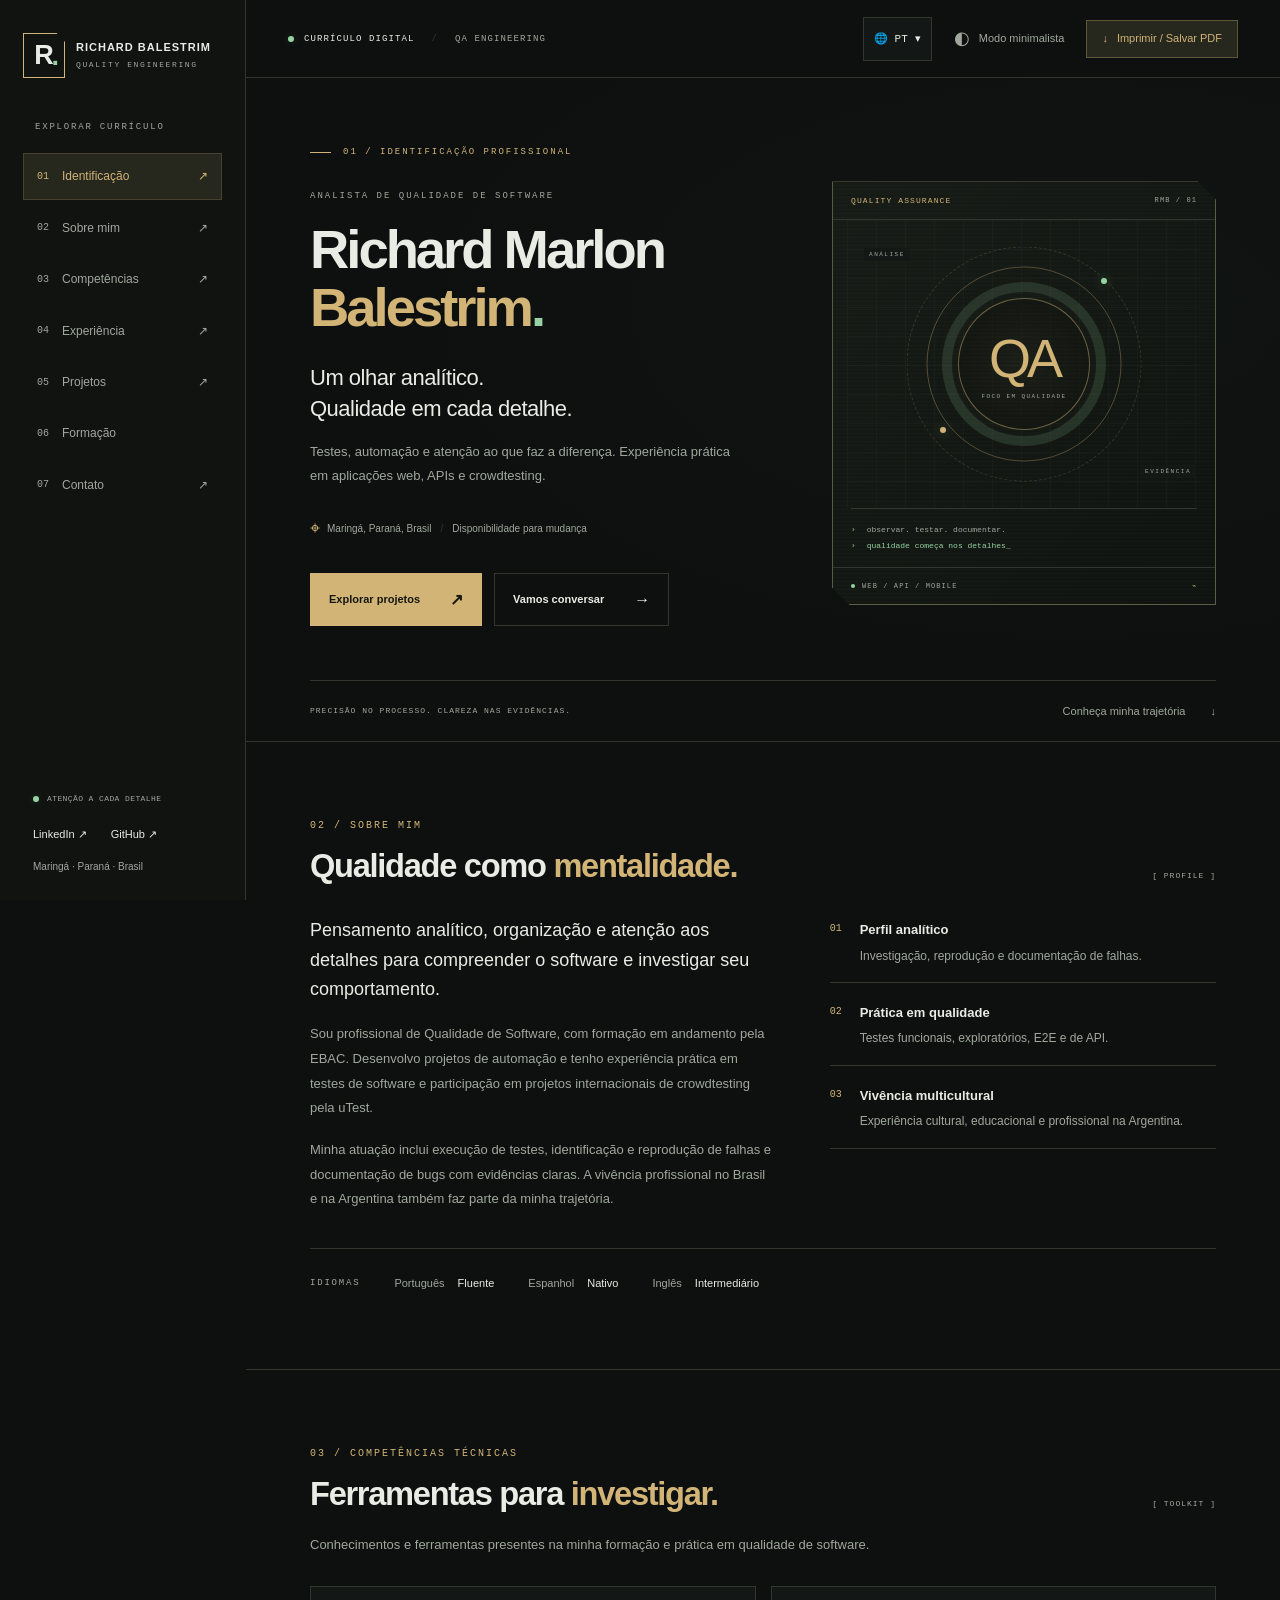
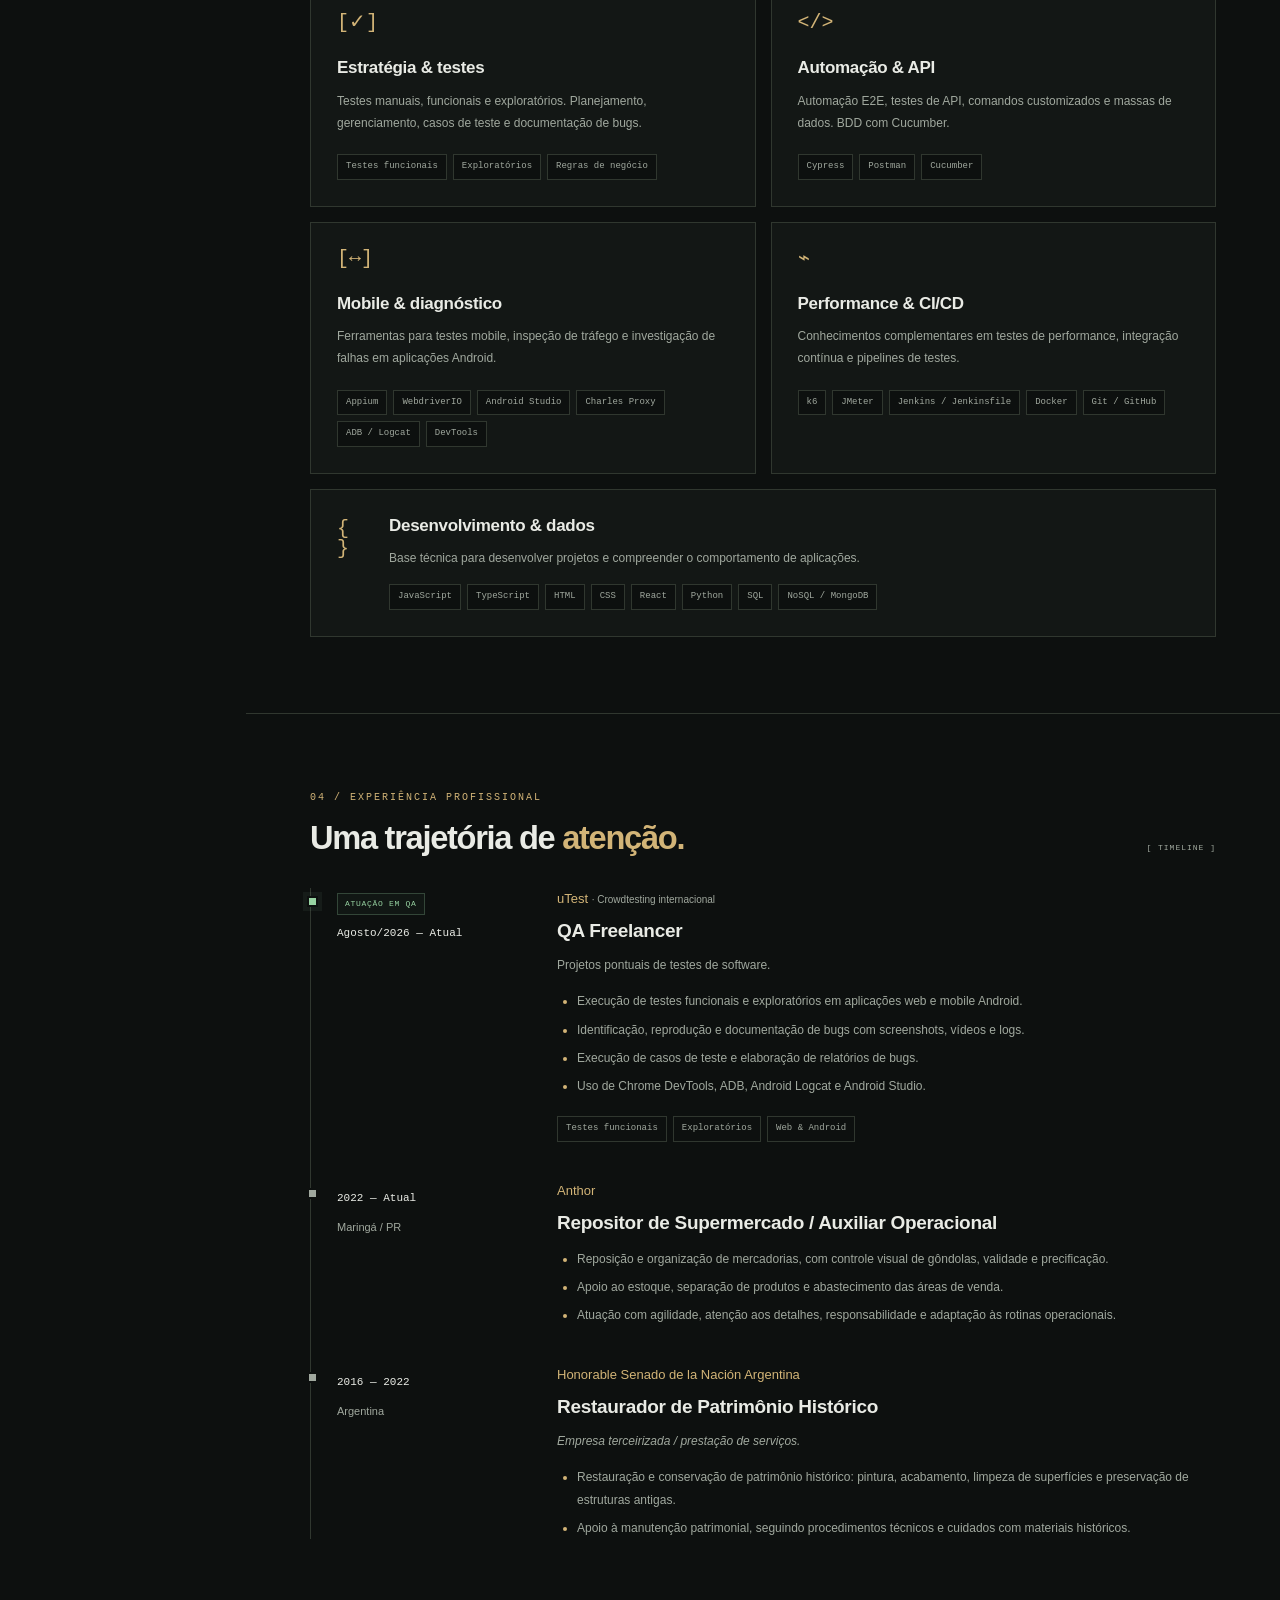
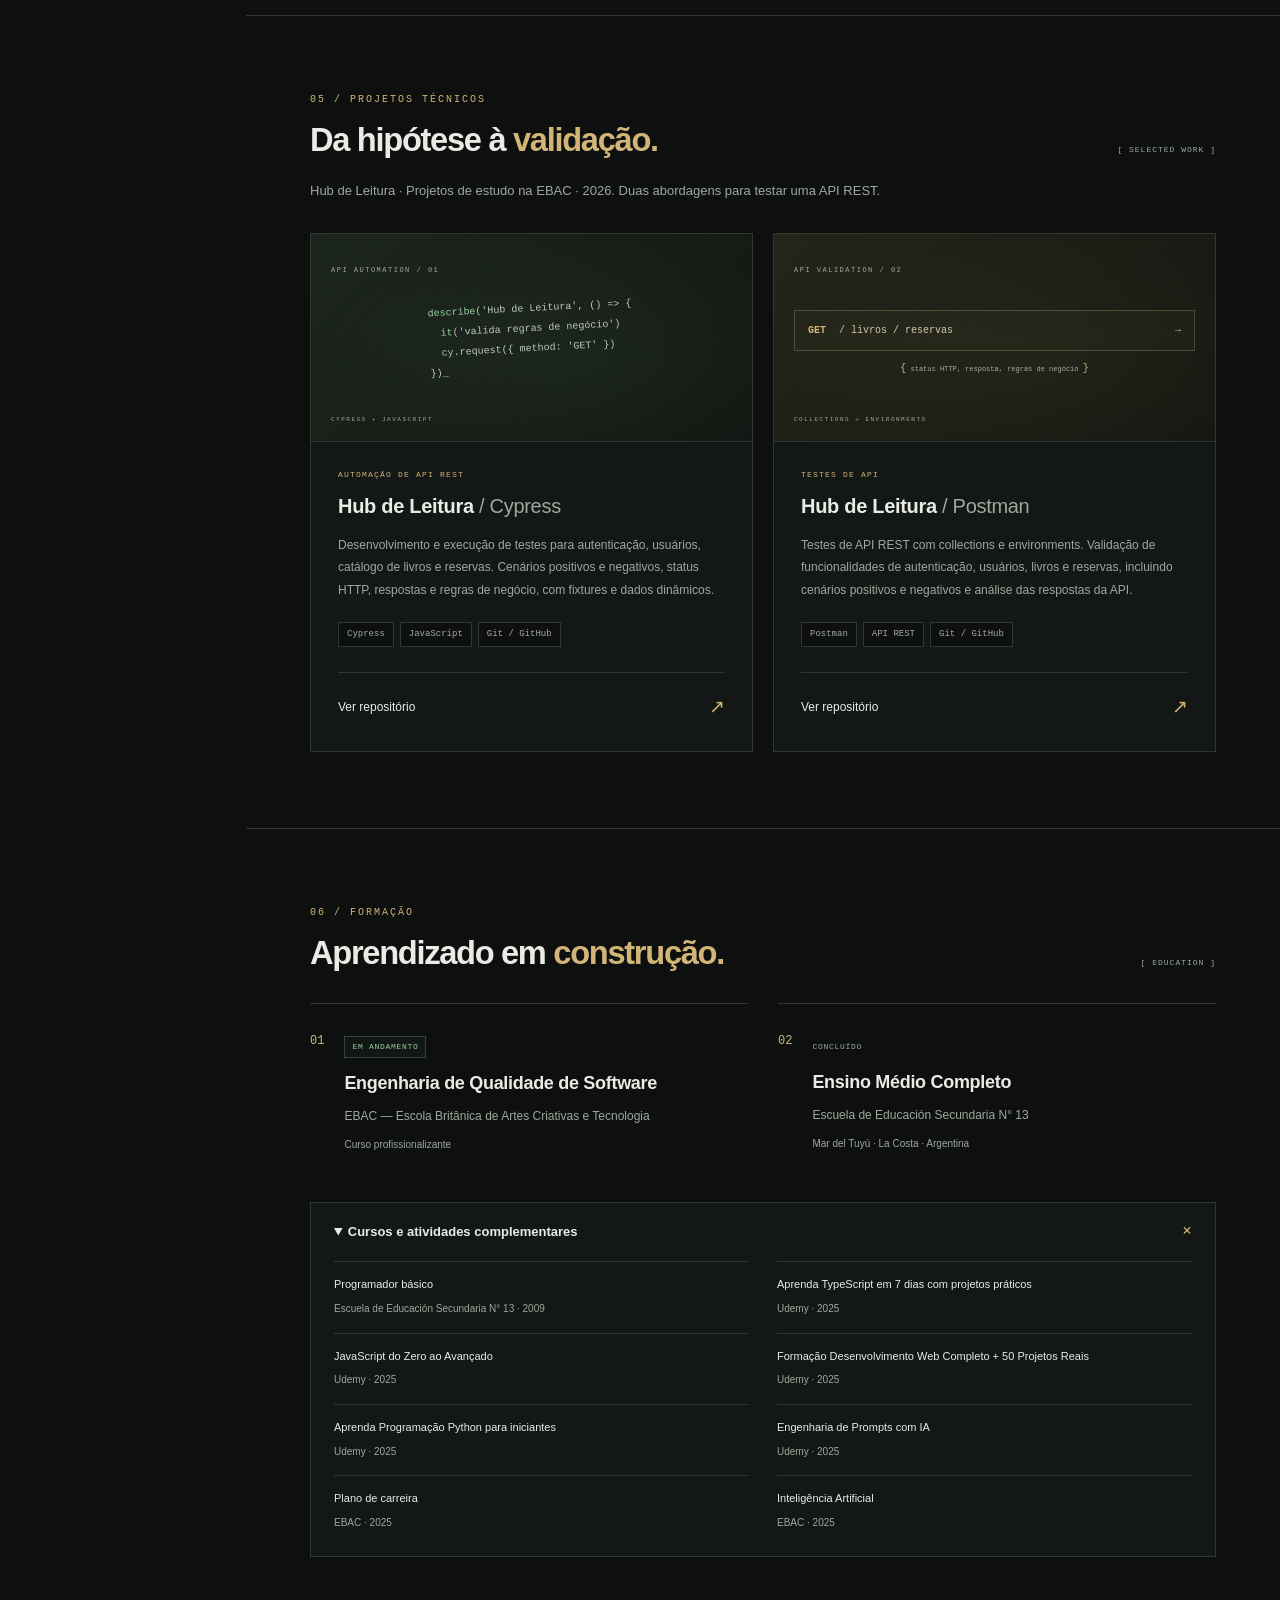
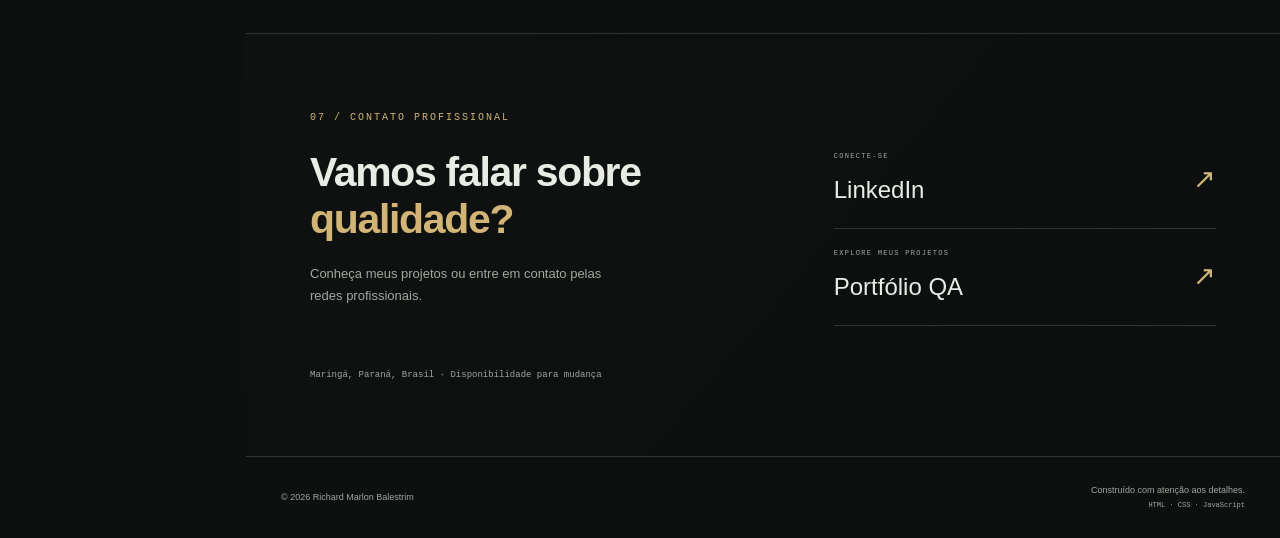
==== index.html @ a9db67b8 "feat: versão inicial do curriculo digital" ====
<!doctype html>
<html lang="pt-BR" data-theme="futurista">
<head>
  <meta charset="utf-8">
  <meta name="viewport" content="width=device-width, initial-scale=1">
  <meta name="description" content="Currículo profissional de Richard Marlon Balestrim, Analista de Qualidade de Software em Maringá, Paraná. Experiência, competências e projetos de QA." data-i18n-content="t137">
  <meta name="color-scheme" content="dark light">
  <title data-i18n="t000">Richard Marlon Balestrim — Qualidade de Software</title>
  <link rel="icon" href="assets/favicon.svg" type="image/svg+xml">
  <link rel="stylesheet" href="css/style.css">
  <link rel="stylesheet" href="css/responsive.css">
  <link rel="stylesheet" href="css/print.css" media="print">
  <script src="js/locales.js" defer></script>
  <script src="js/i18n.js" defer></script>
  <script src="js/main.js" defer></script>
</head>
<body>
  <a class="skip-link" href="#conteudo" data-i18n="t001">Pular para o conteúdo</a>
  <aside class="sidebar" aria-label="Navegação do currículo" data-i18n-aria-label="t132">
    <a class="brand" href="#identificacao" aria-label="Richard Marlon Balestrim, início" data-i18n-aria-label="t133">
      <span class="brand-mark" aria-hidden="true">R<span>.</span></span>
      <span class="brand-text">RICHARD BALESTRIM<small>QUALITY ENGINEERING</small></span>
    </a>
    <button class="menu-toggle js-control" type="button" aria-expanded="false" aria-controls="navigation" data-i18n="t002">Menu <span aria-hidden="true">☰</span></button>
    <div class="sidebar-content" id="navigation">
      <p class="nav-label" data-i18n="t003">EXPLORAR CURRÍCULO</p>
      <nav aria-label="Seções profissionais" data-i18n-aria-label="t134">
        <a href="#identificacao" aria-current="location" data-i18n="t004"><span>01</span> Identificação <i aria-hidden="true">↗</i></a>
        <a href="#resumo" data-i18n="t005"><span>02</span> Sobre mim <i aria-hidden="true">↗</i></a>
        <a href="#competencias" data-i18n="t006"><span>03</span> Competências <i aria-hidden="true">↗</i></a>
        <a href="#experiencia" data-i18n="t007"><span>04</span> Experiência <i aria-hidden="true">↗</i></a>
        <a href="#projetos" data-i18n="t008"><span>05</span> Projetos <i aria-hidden="true">↗</i></a>
        <a href="#formacao" data-i18n="t009"><span>06</span> Formação <i aria-hidden="true">↗</i></a>
        <a href="#contato" data-i18n="t010"><span>07</span> Contato <i aria-hidden="true">↗</i></a>
      </nav>
      <div class="sidebar-bottom">
        <p data-i18n="t011"><span class="status-dot" aria-hidden="true"></span> ATENÇÃO A CADA DETALHE</p>
        <div class="sidebar-social"><a href="https://www.linkedin.com/in/richard-marlon-balestrim" target="_blank" rel="noopener noreferrer" aria-label="LinkedIn (abre em nova aba)" data-i18n-aria-label="t135">LinkedIn ↗</a><a href="https://github.com/richielmartillo" target="_blank" rel="noopener noreferrer" aria-label="GitHub (abre em nova aba)" data-i18n-aria-label="t136">GitHub ↗</a></div>
        <span class="sidebar-location" data-i18n="t012">Maringá · Paraná · Brasil</span>
      </div>
    </div>
  </aside>

  <div class="workspace">
    <header class="topbar">
      <p data-i18n="t013"><span class="status-dot" aria-hidden="true"></span> CURRÍCULO DIGITAL <span class="topbar-divider">/</span> <span class="muted">QA ENGINEERING</span></p>
      <div class="topbar-actions">
        <div class="language-picker js-control">
          <button id="language-toggle" type="button" aria-label="Selecionar idioma" data-i18n-aria-label="languageLabel" aria-expanded="false" aria-controls="language-options"><span aria-hidden="true">🌐</span> <span id="language-code">PT</span> <span aria-hidden="true">▾</span></button>
          <ul id="language-options" hidden aria-label="Selecionar idioma" data-i18n-aria-label="languageLabel">
            <li><button type="button" data-language="pt-BR" lang="pt-BR" aria-pressed="true">PT · Português (Brasil)</button></li>
            <li><button type="button" data-language="es-AR" lang="es-AR" aria-pressed="false">ES · Español (Argentina)</button></li>
            <li><button type="button" data-language="en" lang="en" aria-pressed="false">EN · English</button></li>
          </ul>
        </div>
        <button class="theme-toggle js-control" type="button" aria-pressed="false" aria-label="Modo minimalista" data-i18n-aria-label="t014"><span aria-hidden="true">◐</span> <span class="theme-label" data-i18n="t014">Modo minimalista</span></button>
        <button class="print-button js-control" type="button" data-i18n="printLabel"><span aria-hidden="true">↓</span> Imprimir / Salvar PDF</button>
      </div>
    </header>

    <p id="language-status" class="sr-only" role="status" aria-live="polite"></p>
    <main id="conteudo" tabindex="-1">
      <section class="hero section" id="identificacao" aria-labelledby="hero-title">
        <div class="hero-copy">
          <p class="eyebrow" data-i18n="t017"><span class="tiny-line" aria-hidden="true"></span> 01 / IDENTIFICAÇÃO PROFISSIONAL</p>
          <p class="role-label" data-i18n="t018">ANALISTA DE QUALIDADE DE SOFTWARE</p>
          <h1 id="hero-title">Richard Marlon<br><span>Balestrim<span class="name-dot">.</span></span></h1>
          <p class="hero-intro" data-i18n="t019 t020">Um olhar analítico.<br>Qualidade em cada detalhe.</p>
          <p class="hero-description" data-i18n="t021">Testes, automação e atenção ao que faz a diferença. Experiência prática em aplicações web, APIs e crowdtesting.</p>
          <p class="location" data-i18n="t022 t023"><span aria-hidden="true">⌖</span> Maringá, Paraná, Brasil <span class="location-separator">/</span> Disponibilidade para mudança</p>
          <div class="hero-actions"><a class="button button-primary" href="#projetos" data-i18n="t024">Explorar projetos <span aria-hidden="true">↗</span></a><a class="button button-secondary" href="#contato" data-i18n="t025">Vamos conversar <span aria-hidden="true">→</span></a></div>
        </div>
        <div class="system-panel" aria-hidden="true">
          <div class="panel-header"><span>QUALITY ASSURANCE</span><span class="panel-id">RMB / 01</span></div>
          <div class="radar"><div class="radar-cross"></div><div class="orbit orbit-one"></div><div class="orbit orbit-two"></div><div class="orbit orbit-three"></div><span class="orbit-point point-one"></span><span class="orbit-point point-two"></span><span class="radar-coord coord-one" data-i18n="t026">ANÁLISE</span><span class="radar-coord coord-two" data-i18n="t027">EVIDÊNCIA</span><div class="radar-core"><span>QA</span><small data-i18n="t028">FOCO EM QUALIDADE</small></div></div>
          <div class="terminal"><p data-i18n="t029"><span>›</span> observar. testar. documentar.</p><p class="terminal-live" data-i18n="t030"><span>›</span> qualidade começa nos detalhes<span class="cursor">_</span></p></div>
          <div class="panel-footer"><span><i class="status-dot"></i> WEB / API / MOBILE</span><span>⌁</span></div>
        </div>
        <div class="hero-bottom"><span data-i18n="t031">PRECISÃO NO PROCESSO. CLAREZA NAS EVIDÊNCIAS.</span><a href="#resumo" data-i18n="t032">Conheça minha trajetória <span aria-hidden="true">↓</span></a></div>
      </section>

      <section class="section" id="resumo" aria-labelledby="resumo-title">
        <div class="section-heading"><div><p class="eyebrow" data-i18n="t033">02 / SOBRE MIM</p><h2 id="resumo-title" data-i18n="t034">Qualidade como <em data-i18n="t035">mentalidade.</em></h2></div><span class="section-code" aria-hidden="true">[ PROFILE ]</span></div>
        <div class="about-grid"><div class="about-copy"><p class="lead" data-i18n="t036">Pensamento analítico, organização e atenção aos detalhes para compreender o software e investigar seu comportamento.</p><p data-i18n="t037">Sou profissional de Qualidade de Software, com formação em andamento pela EBAC. Desenvolvo projetos de automação e tenho experiência prática em testes de software e participação em projetos internacionais de crowdtesting pela uTest.</p><p data-i18n="t038">Minha atuação inclui execução de testes, identificação e reprodução de falhas e documentação de bugs com evidências claras. A vivência profissional no Brasil e na Argentina também faz parte da minha trajetória.</p></div><div class="profile-notes"><div><span class="note-index">01</span><p><strong data-i18n="t039">Perfil analítico</strong><span data-i18n="t040">Investigação, reprodução e documentação de falhas.</span></p></div><div><span class="note-index">02</span><p><strong data-i18n="t041">Prática em qualidade</strong><span data-i18n="t042">Testes funcionais, exploratórios, E2E e de API.</span></p></div><div><span class="note-index">03</span><p><strong data-i18n="t043">Vivência multicultural</strong><span data-i18n="t044">Experiência cultural, educacional e profissional na Argentina.</span></p></div></div></div>
        <div class="languages"><span class="nav-label" data-i18n="t045">IDIOMAS</span><p data-i18n="t046">Português <strong data-i18n="t047">Fluente</strong></p><p data-i18n="t048">Espanhol <strong data-i18n="t049">Nativo</strong></p><p data-i18n="t050">Inglês <strong data-i18n="t051">Intermediário</strong></p></div>
      </section>

      <section class="section" id="competencias" aria-labelledby="competencias-title">
        <div class="section-heading"><div><p class="eyebrow" data-i18n="t052">03 / COMPETÊNCIAS TÉCNICAS</p><h2 id="competencias-title" data-i18n="t053">Ferramentas para <em data-i18n="t054">investigar.</em></h2></div><span class="section-code" aria-hidden="true">[ TOOLKIT ]</span></div>
        <p class="section-description" data-i18n="t055">Conhecimentos e ferramentas presentes na minha formação e prática em qualidade de software.</p>
        <div class="skills-grid">
          <article class="skill-card"><span class="card-symbol" aria-hidden="true">[✓]</span><h3 data-i18n="t056">Estratégia & testes</h3><p data-i18n="t057">Testes manuais, funcionais e exploratórios. Planejamento, gerenciamento, casos de teste e documentação de bugs.</p><div class="tags"><span data-i18n="t058">Testes funcionais</span><span data-i18n="t059">Exploratórios</span><span data-i18n="t060">Regras de negócio</span></div></article>
          <article class="skill-card"><span class="card-symbol" aria-hidden="true">&lt;/&gt;</span><h3 data-i18n="t061">Automação & API</h3><p data-i18n="t062">Automação E2E, testes de API, comandos customizados e massas de dados. BDD com Cucumber.</p><div class="tags"><span>Cypress</span><span>Postman</span><span>Cucumber</span></div></article>
          <article class="skill-card"><span class="card-symbol" aria-hidden="true">[↔]</span><h3 data-i18n="t063">Mobile & diagnóstico</h3><p data-i18n="t064">Ferramentas para testes mobile, inspeção de tráfego e investigação de falhas em aplicações Android.</p><div class="tags"><span>Appium</span><span>WebdriverIO</span><span>Android Studio</span><span>Charles Proxy</span><span>ADB / Logcat</span><span>DevTools</span></div></article>
          <article class="skill-card"><span class="card-symbol" aria-hidden="true">⌁</span><h3 data-i18n="t065">Performance & CI/CD</h3><p data-i18n="t066">Conhecimentos complementares em testes de performance, integração contínua e pipelines de testes.</p><div class="tags"><span>k6</span><span>JMeter</span><span>Jenkins / Jenkinsfile</span><span>Docker</span><span>Git / GitHub</span></div></article>
          <article class="skill-card skill-card-wide"><span class="card-symbol" aria-hidden="true">{ }</span><div><h3 data-i18n="t067">Desenvolvimento & dados</h3><p data-i18n="t068">Base técnica para desenvolver projetos e compreender o comportamento de aplicações.</p></div><div class="tags"><span>JavaScript</span><span>TypeScript</span><span>HTML</span><span>CSS</span><span>React</span><span>Python</span><span>SQL</span><span>NoSQL / MongoDB</span></div></article>
        </div>
      </section>

      <section class="section" id="experiencia" aria-labelledby="experiencia-title">
        <div class="section-heading"><div><p class="eyebrow" data-i18n="t069">04 / EXPERIÊNCIA PROFISSIONAL</p><h2 id="experiencia-title" data-i18n="t070">Uma trajetória de <em data-i18n="t071">atenção.</em></h2></div><span class="section-code" aria-hidden="true">[ TIMELINE ]</span></div>
        <div class="timeline">
          <article class="timeline-item featured"><div class="timeline-date"><span class="status-tag" data-i18n="t072">ATUAÇÃO EM QA</span><p data-i18n="t073">Agosto/2026 — Atual</p></div><div class="timeline-content"><p class="company">uTest <span data-i18n="t074">· Crowdtesting internacional</span></p><h3 data-i18n="t075">QA Freelancer</h3><p data-i18n="t076">Projetos pontuais de testes de software.</p><ul><li data-i18n="t077">Execução de testes funcionais e exploratórios em aplicações web e mobile Android.</li><li data-i18n="t078">Identificação, reprodução e documentação de bugs com screenshots, vídeos e logs.</li><li data-i18n="t079">Execução de casos de teste e elaboração de relatórios de bugs.</li><li data-i18n="t080">Uso de Chrome DevTools, ADB, Android Logcat e Android Studio.</li></ul><div class="tags"><span data-i18n="t058">Testes funcionais</span><span data-i18n="t059">Exploratórios</span><span>Web & Android</span></div></div></article>
          <article class="timeline-item"><div class="timeline-date"><p data-i18n="t081">2022 — Atual</p><span>Maringá / PR</span></div><div class="timeline-content"><p class="company">Anthor</p><h3 data-i18n="t082">Repositor de Supermercado / Auxiliar Operacional</h3><ul><li data-i18n="t083">Reposição e organização de mercadorias, com controle visual de gôndolas, validade e precificação.</li><li data-i18n="t084">Apoio ao estoque, separação de produtos e abastecimento das áreas de venda.</li><li data-i18n="t085">Atuação com agilidade, atenção aos detalhes, responsabilidade e adaptação às rotinas operacionais.</li></ul></div></article>
          <article class="timeline-item"><div class="timeline-date"><p>2016 — 2022</p><span>Argentina</span></div><div class="timeline-content"><p class="company">Honorable Senado de la Nación Argentina</p><h3 data-i18n="t086">Restaurador de Patrimônio Histórico</h3><p class="experience-note" data-i18n="t087">Empresa terceirizada / prestação de serviços.</p><ul><li data-i18n="t088">Restauração e conservação de patrimônio histórico: pintura, acabamento, limpeza de superfícies e preservação de estruturas antigas.</li><li data-i18n="t089">Apoio à manutenção patrimonial, seguindo procedimentos técnicos e cuidados com materiais históricos.</li></ul></div></article>
        </div>
      </section>

      <section class="section" id="projetos" aria-labelledby="projetos-title">
        <div class="section-heading"><div><p class="eyebrow" data-i18n="t090">05 / PROJETOS TÉCNICOS</p><h2 id="projetos-title" data-i18n="t091">Da hipótese à <em data-i18n="t092">validação.</em></h2></div><span class="section-code" aria-hidden="true">[ SELECTED WORK ]</span></div>
        <p class="section-description" data-i18n="t093">Hub de Leitura · Projetos de estudo na EBAC · 2026. Duas abordagens para testar uma API REST.</p>
        <div class="projects-grid">
          <article class="project-card"><div class="project-visual cypress-visual" aria-hidden="true"><span class="visual-label">API AUTOMATION / 01</span><div class="code-art"><p><span>describe</span>('Hub de Leitura', () =&gt; {</p><p data-i18n="t094">&nbsp; <span>it</span>('valida regras de negócio')</p><p>&nbsp; <span>cy</span>.request({ method: 'GET' })</p><p>})<span class="code-cursor">_</span></p></div><span class="visual-footer">CYPRESS + JAVASCRIPT</span></div><div class="project-body"><p class="project-category" data-i18n="t095">AUTOMAÇÃO DE API REST</p><h3>Hub de Leitura <span>/ Cypress</span></h3><p data-i18n="t096">Desenvolvimento e execução de testes para autenticação, usuários, catálogo de livros e reservas. Cenários positivos e negativos, status HTTP, respostas e regras de negócio, com fixtures e dados dinâmicos.</p><div class="tags"><span>Cypress</span><span>JavaScript</span><span>Git / GitHub</span></div><a class="project-link" href="https://github.com/richielmartillo/hub-de-leitura-api-cypress" target="_blank" rel="noopener noreferrer" data-i18n="t097">Ver repositório <span class="sr-only" data-i18n="t098">Hub de Leitura com Cypress (abre em nova aba)</span><span aria-hidden="true">↗</span></a></div></article>
          <article class="project-card"><div class="project-visual postman-visual" aria-hidden="true"><span class="visual-label">API VALIDATION / 02</span><div class="request-art"><span class="method">GET</span><span data-i18n="t099">/ livros / reservas</span><span class="request-arrow">→</span></div><div class="response-art" data-i18n="t100"><span>{</span> status HTTP, resposta, regras de negócio <span>}</span></div><span class="visual-footer">COLLECTIONS + ENVIRONMENTS</span></div><div class="project-body"><p class="project-category" data-i18n="t101">TESTES DE API</p><h3>Hub de Leitura <span>/ Postman</span></h3><p data-i18n="t102">Testes de API REST com collections e environments. Validação de funcionalidades de autenticação, usuários, livros e reservas, incluindo cenários positivos e negativos e análise das respostas da API.</p><div class="tags"><span>Postman</span><span>API REST</span><span>Git / GitHub</span></div><a class="project-link" href="https://github.com/richielmartillo/hub-de-leitura-testes-api-postman" target="_blank" rel="noopener noreferrer" data-i18n="t097">Ver repositório <span class="sr-only" data-i18n="t103">Hub de Leitura com Postman (abre em nova aba)</span><span aria-hidden="true">↗</span></a></div></article>
        </div>
      </section>

      <section class="section" id="formacao" aria-labelledby="formacao-title">
        <div class="section-heading"><div><p class="eyebrow" data-i18n="t104">06 / FORMAÇÃO</p><h2 id="formacao-title" data-i18n="t105">Aprendizado em <em data-i18n="t106">construção.</em></h2></div><span class="section-code" aria-hidden="true">[ EDUCATION ]</span></div>
        <div class="education-list"><article><span class="education-icon" aria-hidden="true">01</span><div><span class="status-tag" data-i18n="t107">EM ANDAMENTO</span><h3 data-i18n="t108">Engenharia de Qualidade de Software</h3><p>EBAC — Escola Britânica de Artes Criativas e Tecnologia</p><small data-i18n="t109">Curso profissionalizante</small></div></article><article><span class="education-icon" aria-hidden="true">02</span><div><span class="education-status" data-i18n="t110">CONCLUÍDO</span><h3 data-i18n="t111">Ensino Médio Completo</h3><p>Escuela de Educación Secundaria N° 13</p><small>Mar del Tuyú · La Costa · Argentina</small></div></article></div>
        <details class="courses" open><summary data-i18n="t112">Cursos e atividades complementares <span aria-hidden="true">+</span></summary><ul><li><strong data-i18n="t113">Programador básico</strong><span>Escuela de Educación Secundaria N° 13 · 2009</span></li><li><strong data-i18n="t114">Aprenda TypeScript em 7 dias com projetos práticos</strong><span>Udemy · 2025</span></li><li><strong data-i18n="t115">JavaScript do Zero ao Avançado</strong><span>Udemy · 2025</span></li><li><strong data-i18n="t116">Formação Desenvolvimento Web Completo + 50 Projetos Reais</strong><span>Udemy · 2025</span></li><li><strong data-i18n="t117">Aprenda Programação Python para iniciantes</strong><span>Udemy · 2025</span></li><li><strong data-i18n="t118">Engenharia de Prompts com IA</strong><span>Udemy · 2025</span></li><li><strong data-i18n="t119">Plano de carreira</strong><span>EBAC · 2025</span></li><li><strong data-i18n="t120">Inteligência Artificial</strong><span>EBAC · 2025</span></li></ul></details>
      </section>

      <section class="section contact-section" id="contato" aria-labelledby="contato-title">
        <p class="eyebrow" data-i18n="t121">07 / CONTATO PROFISSIONAL</p><div class="contact-grid"><div><h2 id="contato-title" data-i18n="t122">Vamos falar sobre<br><em data-i18n="t123">qualidade?</em></h2><p data-i18n="t124">Conheça meus projetos ou entre em contato pelas redes profissionais.</p></div><div class="contact-links"><a href="https://www.linkedin.com/in/richard-marlon-balestrim" target="_blank" rel="noopener noreferrer"><span><small data-i18n="t125">CONECTE-SE</small>LinkedIn</span><span aria-hidden="true">↗</span></a><a href="https://richielmartillo.github.io/qa-portfolio/" target="_blank" rel="noopener noreferrer"><span data-i18n="t127"><small data-i18n="t126">EXPLORE MEUS PROJETOS</small>Portfólio QA</span><span aria-hidden="true">↗</span></a></div></div>
        <p class="contact-location" data-i18n="t128">Maringá, Paraná, Brasil · Disponibilidade para mudança</p>
      </section>
    </main>
    <footer class="footer"><p>© <span>2026</span> Richard Marlon Balestrim</p><p data-i18n="t129">Construído com atenção aos detalhes.<span class="footer-tech"> HTML · CSS · JavaScript</span></p><a href="#identificacao" aria-label="Voltar ao topo" data-i18n-aria-label="t131" data-i18n="t130">Voltar ao topo ↑</a></footer>
  </div>
  <a class="back-to-top" href="#identificacao" aria-label="Voltar ao topo" hidden data-i18n-aria-label="t131">↑</a>
  <noscript><p class="noscript-note">Os links e o conteúdo funcionam sem JavaScript. Para salvar em PDF, utilize a opção Imprimir do navegador.</p></noscript>
</body>
</html>
---- css/style.css ----
/* Local system fonts keep this application independent of external services. */
:root {
  color-scheme:dark;
  --bg:#0d100f;
  --surface:#131715;
  --surface-raised:#191e1a;
  --sidebar:#101310;
  --text:#e9ebe5;
  --muted:#a0a89e;
  --gold:#d2b477;
  --green:#97d3a2;
  --border:#30372f;
  --soft-gold:#26271d;
  --mono:"Cascadia Code",Consolas,"Liberation Mono",monospace;
  --sans:"Segoe UI",Arial,sans-serif;
  --rail:246px;
  --header:78px;
  --section-pad:64px;
  --max:1320px;
}

* {
  box-sizing:border-box;
}

html {
  scroll-behavior:smooth;
  scroll-padding-top:102px;
}

body {
  margin:0;
  background:var(--bg);
  color:var(--text);
  font:15px/1.7 var(--sans);
  -webkit-font-smoothing:antialiased;
}

a {
  color:inherit;
  text-decoration:none;
}

button {
  font:inherit;
  cursor:pointer;
}

button,a,summary {
  -webkit-tap-highlight-color:transparent;
}

button {
  color:inherit;
}

button:disabled {
  cursor:default;
}

button:focus-visible,a:focus-visible,summary:focus-visible,[tabindex]:focus-visible {
  outline:3px solid var(--green);
  outline-offset:5px;
}

::selection {
  background:var(--gold);
  color:#101310;
}

h1,h2,h3,p {
  margin:0;
}

h1,h2,h3 {
  line-height:1.15;
}

h2 {
  font-size:clamp(27px,2.55vw,42px);
  font-weight:600;
  letter-spacing:-1.3px;
}

h2 em {
  color:var(--gold);
  font-style:normal;
}

h3 {
  font-size:19px;
  font-weight:600;
  letter-spacing:-.3px;
}

ul {
  padding-left:20px;
  margin:14px 0 0;
}

li+li {
  margin-top:6px;
}

li::marker {
  color:var(--gold);
}

.sr-only {
  position:absolute;
  width:1px;
  height:1px;
  padding:0;
  margin:-1px;
  overflow:hidden;
  clip-path:inset(50%);
  white-space:nowrap;
  border:0;
}

[hidden] {
  display:none!important;
}

.js-control {
  display:none;
}

.js-enabled .js-control {
  display:inline-flex;
}

.skip-link {
  position:fixed;
  left:20px;
  top:-100px;
  z-index:100;
  background:var(--gold);
  color:#101310;
  padding:12px 18px;
  font-weight:700;
}

.skip-link:focus {
  top:16px;
}

.muted {
  color:var(--muted);
}

.status-dot {
  width:6px;
  height:6px;
  display:inline-block;
  background:var(--green);
  border-radius:50%;
  box-shadow:0 0 10px #97d3a233;
  flex-shrink:0;
}

.sidebar {
  position:fixed;
  inset:0 auto 0 0;
  width:var(--rail);
  background:var(--sidebar);
  border-right:1px solid var(--border);
  z-index:30;
  display:flex;
  flex-direction:column;
  padding:33px 23px 23px;
}

.brand {
  display:flex;
  align-items:center;
  gap:11px;
  padding-bottom:42px;
}

.brand-mark {
  border:1px solid var(--gold);
  width:42px;
  height:45px;
  display:grid;
  place-items:center;
  font-size:27px;
  font-weight:700;
  position:relative;
  line-height:1;
  clip-path:polygon(0 0,80% 0,100% 20%,100% 100%,0 100%);
}

.brand-mark span {
  position:absolute;
  color:var(--green);
  bottom:7px;
  right:5px;
}

.brand-text {
  font-size:11px;
  letter-spacing:1px;
  line-height:1.8;
  font-weight:700;
}

.brand-text small {
  display:block;
  font:8px/1.8 var(--mono);
  letter-spacing:1.6px;
  color:var(--muted);
}

.sidebar-content {
  display:flex;
  flex-direction:column;
  flex:1;
  min-height:0;
}

.nav-label {
  font:9px/1.6 var(--mono);
  letter-spacing:1.8px;
  color:var(--muted);
}

.sidebar .nav-label {
  padding:0 12px;
  margin-bottom:19px;
}

.sidebar nav {
  display:flex;
  flex-direction:column;
  gap:5px;
}

.sidebar nav a {
  min-height:46px;
  padding:12px 13px;
  color:var(--muted);
  border:1px solid transparent;
  display:flex;
  align-items:center;
  gap:13px;
  font-size:12px;
}

.sidebar nav a>span {
  font:10px var(--mono);
  color:var(--muted);
}

.sidebar nav a i {
  font-style:normal;
  margin-left:auto;
  opacity:0;
}

.sidebar nav a:hover {
  color:var(--text);
  background:var(--surface);
}

.sidebar nav a[aria-current] {
  background:var(--soft-gold);
  border-color:#d2b47730;
  color:var(--gold);
}

.sidebar nav a[aria-current]>span {
  color:var(--gold);
}

.sidebar nav a[aria-current] i {
  opacity:1;
}

.sidebar-bottom {
  margin-top:auto;
  padding:32px 10px 0;
}

.sidebar-bottom>p {
  display:flex;
  align-items:center;
  gap:8px;
  font:8px/1.5 var(--mono);
  letter-spacing:.4px;
  color:var(--muted);
}

.sidebar-social {
  display:flex;
  gap:24px;
  margin:20px 0 8px;
  font-size:11px;
}

.sidebar-social a:hover {
  color:var(--gold);
}

.sidebar-location {
  font-size:10px;
  color:var(--muted);
}

.menu-toggle {
  display:none!important;
}

.workspace {
  margin-left:var(--rail);
}

.topbar {
  height:var(--header);
  position:sticky;
  top:0;
  z-index:20;
  background:var(--bg);
  border-bottom:1px solid var(--border);
  display:flex;
  align-items:center;
  justify-content:space-between;
  padding:0 42px;
  gap:16px;
}

.topbar>p {
  display:flex;
  align-items:center;
  gap:10px;
  font:9px var(--mono);
  letter-spacing:1.1px;
}

.topbar-divider {
  margin:0 7px;
  color:var(--border);
}

.topbar-actions {
  display:flex;
  align-items:center;
  gap:18px;
}

.language-picker { position:relative; }
.language-picker button {
  min-height:44px; padding:8px 10px; color:var(--text);
  background:var(--surface); border:1px solid var(--border); font:11px var(--mono);
}
.language-picker button:focus-visible { outline:2px solid var(--gold); outline-offset:3px; }
#language-toggle { display:flex; align-items:center; gap:7px; }
#language-options {
  position:absolute; top:100%; right:0; z-index:30; min-width:230px;
  padding:6px; margin:6px 0 0; list-style:none; background:var(--surface);
  border:1px solid var(--gold); box-shadow:0 8px 24px #0004;
}
#language-options button { width:100%; text-align:left; border-color:transparent; }
#language-options button:hover, #language-options button[aria-pressed="true"] {
  color:var(--gold); background:var(--soft-gold); border-color:var(--gold);
}

.theme-toggle,.print-button {
  align-items:center;
  justify-content:center;
  gap:9px;
  font-size:11px;
  min-height:38px;
}

.theme-toggle {
  background:transparent;
  border:0;
  color:var(--muted);
  padding:8px 4px;
}

.theme-toggle:hover {
  color:var(--text);
}

.theme-toggle>span:first-child {
  font-size:18px;
}

.print-button {
  background:var(--soft-gold);
  border:1px solid #d2b47755;
  color:var(--gold);
  padding:8px 15px;
}

.print-button:hover {
  background:var(--gold);
  color:#101310;
}

.section {
  max-width:var(--max);
  margin:0 auto;
  padding:76px var(--section-pad);
  border-bottom:1px solid var(--border);
  scroll-margin-top:0;
}

.eyebrow {
  color:var(--gold);
  font:10px/1.6 var(--mono);
  letter-spacing:2px;
  margin-bottom:23px;
}

.hero {
  display:grid;
  grid-template-columns:1.24fr 1fr;
  gap:46px;
  align-items:center;
  padding-top:67px;
  padding-bottom:0;
  position:relative;
  overflow:hidden;
  background:radial-gradient(ellipse at 80% 35%,#97d3a205,transparent 60%);
}

.hero .eyebrow {
  display:flex;
  gap:12px;
  align-items:center;
  font-size:9px;
  margin-bottom:30px;
}

.tiny-line {
  width:21px;
  height:1px;
  background:var(--gold);
}

.role-label {
  font:9px/1.6 var(--mono);
  letter-spacing:2px;
  color:var(--muted);
  margin-bottom:17px;
}

h1 {
  font-size:clamp(44px,4.25vw,73px);
  letter-spacing:-3px;
  font-weight:600;
  line-height:1.07;
  white-space:nowrap;
}

h1>span {
  color:var(--gold);
}

.name-dot {
  color:var(--green);
}

.hero-intro {
  font-size:22px;
  line-height:1.4;
  letter-spacing:-.5px;
  margin-top:26px;
}

.hero-description {
  max-width:425px;
  font-size:13px;
  color:var(--muted);
  margin-top:15px;
  line-height:1.9;
}

.location {
  font-size:10px;
  color:var(--muted);
  margin-top:24px;
  display:flex;
  align-items:center;
  gap:7px;
  flex-wrap:wrap;
}

.location>span:first-child {
  color:var(--gold);
  font-size:18px;
}

.location-separator {
  margin:0 2px;
  color:var(--border);
}

.hero-actions {
  display:flex;
  flex-wrap:wrap;
  gap:12px;
  margin-top:29px;
}

.button {
  display:inline-flex;
  align-items:center;
  justify-content:space-between;
  gap:30px;
  padding:12px 18px;
  min-height:46px;
  font-size:11px;
  font-weight:600;
  border:1px solid var(--border);
}

.button-primary {
  background:var(--gold);
  border-color:var(--gold);
  color:#151810;
}

.button-primary:hover {
  background:#e4c993;
}

.button-secondary:hover {
  border-color:var(--gold);
  color:var(--gold);
}

.button>span {
  font-size:16px;
}

.hero-bottom {
  grid-column:1/-1;
  display:flex;
  justify-content:space-between;
  border-top:1px solid var(--border);
  padding:23px 0;
  gap:16px;
  margin-top:8px;
  font:8px/1.7 var(--mono);
  letter-spacing:1px;
  color:var(--muted);
}

.hero-bottom>a {
  display:flex;
  align-items:center;
  gap:25px;
  letter-spacing:0;
  font:11px var(--sans);
}

.hero-bottom>a:hover {
  color:var(--gold);
}

.system-panel {
  align-self:center;
  max-width:450px;
  width:100%;
  border:1px solid #59614a;
  background:linear-gradient(135deg,#1d221b99,#101410);
  position:relative;
  margin-top:16px;
  box-shadow:0 20px 60px #0002;
  clip-path:polygon(0 0,calc(100% - 18px) 0,100% 18px,100% 100%,18px 100%,0 calc(100% - 18px));
}

.system-panel::after {
  content:"";
  position:absolute;
  inset:0;
  pointer-events:none;
  background:repeating-linear-gradient(transparent 0 3px,#97d3a204 3px 4px);
}

.panel-header,.panel-footer {
  display:flex;
  justify-content:space-between;
  padding:14px 18px;
  font:8px var(--mono);
  letter-spacing:1.1px;
  color:var(--muted);
}

.panel-header {
  border-bottom:1px solid var(--border);
}

.panel-header>span:first-child {
  color:var(--gold);
}

.panel-id {
  font-size:7px;
}

.radar {
  height:288px;
  position:relative;
  display:grid;
  place-items:center;
  overflow:hidden;
  background:linear-gradient(#97d3a208 1px,transparent 1px),linear-gradient(90deg,#97d3a208 1px,transparent 1px);
  background-size:29px 29px;
  margin:0 14px;
}

.orbit {
  position:absolute;
  border-radius:50%;
  border:1px solid #818f6544;
  left:50%;
  top:50%;
  transform:translate(-50%,-50%);
}

.orbit-one {
  width:235px;
  height:235px;
  border-style:dashed;
}

.orbit-two {
  width:195px;
  height:195px;
  border-color:#d2b47755;
}

.orbit-three {
  width:164px;
  height:164px;
  border-color:#97d3a225;
  border-width:10px;
}

.radar-cross {
  position:absolute;
  inset:0;
  background:linear-gradient(transparent calc(50% - .5px),#97d3a222 50%,transparent calc(50% + .5px)),linear-gradient(90deg,transparent calc(50% - .5px),#97d3a222 50%,transparent calc(50% + .5px));
}

.radar-core {
  width:132px;
  height:132px;
  border:1px solid #d2b47777;
  border-radius:50%;
  display:flex;
  align-items:center;
  justify-content:center;
  flex-direction:column;
  background:radial-gradient(#d2b4770b,#0f130f);
  box-shadow:0 0 45px #d2b47708;
}

.radar-core>span {
  font-size:54px;
  line-height:1.2;
  letter-spacing:-4px;
  color:var(--gold);
  font-weight:300;
}

.radar-core>small {
  font:6px/2 var(--mono);
  letter-spacing:1.4px;
  color:var(--muted);
}

.radar-coord {
  position:absolute;
  font:6px var(--mono);
  letter-spacing:1.5px;
  color:var(--muted);
  background:var(--surface);
  padding:3px 5px;
}

.coord-one {
  top:28px;
  left:17px;
}

.coord-two {
  bottom:30px;
  right:5px;
}

.orbit-point {
  position:absolute;
  width:6px;
  height:6px;
  background:var(--green);
  border-radius:50%;
  box-shadow:0 0 12px #97d3a255;
}

.point-one {
  top:58px;
  left:calc(50% + 77px);
}

.point-two {
  bottom:75px;
  left:calc(50% - 84px);
  background:var(--gold);
}

.terminal {
  margin:0 18px;
  padding:13px 0;
  border-top:1px solid var(--border);
  font:8px/2 var(--mono);
  color:var(--muted);
}

.terminal p>span:first-child {
  color:var(--green);
  margin-right:6px;
}

.terminal-live {
  color:var(--green);
}

.cursor {
  animation:blink 1.5s step-end infinite;
}

.panel-footer {
  border-top:1px solid var(--border);
  font-size:7px;
}

.panel-footer>span:first-child {
  display:flex;
  align-items:center;
  gap:7px;
}

.panel-footer .status-dot {
  width:4px;
  height:4px;
}

.panel-footer>span:last-child {
  color:var(--gold);
}

@keyframes blink {
  50% {
    opacity:0;
  }
}

.section-heading {
  display:flex;
  justify-content:space-between;
  align-items:end;
  gap:20px;
  margin-bottom:32px;
}

.section-heading .eyebrow {
  margin-bottom:13px;
}

.section-code {
  font:8px var(--mono);
  letter-spacing:1px;
  color:var(--muted);
  white-space:nowrap;
  margin-bottom:4px;
}

.section-description {
  font-size:13px;
  color:var(--muted);
  max-width:630px;
  margin-top:-10px;
  margin-bottom:30px;
}

.about-grid {
  display:grid;
  grid-template-columns:1.2fr 1fr;
  gap:56px;
}

.about-copy p {
  color:var(--muted);
  font-size:13px;
  line-height:1.9;
}

.about-copy p+p {
  margin-top:17px;
}

.about-copy .lead {
  font-size:18px;
  line-height:1.65;
  color:var(--text);
}

.profile-notes>div {
  display:flex;
  gap:18px;
  border-bottom:1px solid var(--border);
  padding:16px 0;
}

.profile-notes>div:first-child {
  padding-top:0;
}

.note-index {
  font:10px var(--mono);
  color:var(--gold);
  padding-top:7px;
}

.profile-notes strong {
  font-size:13px;
  font-weight:600;
}

.profile-notes p>span {
  display:block;
  color:var(--muted);
  font-size:12px;
  margin-top:4px;
}

.languages {
  display:flex;
  gap:34px;
  align-items:center;
  border-top:1px solid var(--border);
  padding-top:25px;
  margin-top:36px;
}

.languages>p {
  font-size:11px;
  color:var(--muted);
}

.languages strong {
  margin-left:10px;
  color:var(--text);
  font-weight:500;
}

.skills-grid {
  display:grid;
  grid-template-columns:1fr 1fr;
  gap:15px;
}

.skill-card {
  padding:26px;
  background:var(--surface);
  border:1px solid var(--border);
  position:relative;
}

.card-symbol {
  font:20px/1 var(--mono);
  color:var(--gold);
  display:block;
  margin-bottom:25px;
}

.skill-card h3 {
  font-size:17px;
}

.skill-card p {
  font-size:12px;
  color:var(--muted);
  margin:12px 0 20px;
  line-height:1.85;
}

.tags {
  display:flex;
  flex-wrap:wrap;
  gap:6px;
}

.tags>span {
  font:9px/1.5 var(--mono);
  color:var(--muted);
  padding:5px 8px;
  border:1px solid var(--border);
  background:var(--bg);
}

.skill-card-wide {
  grid-column:1/-1;
  display:grid;
  grid-template-columns:30px 1fr;
  gap:0 22px;
}

.skill-card-wide>.card-symbol {
  margin:3px 0 0;
}

.skill-card-wide p {
  margin-bottom:15px;
}

.skill-card-wide>.tags {
  grid-column:2;
}

.timeline-item {
  display:grid;
  grid-template-columns:190px 1fr;
  gap:30px;
  padding:0 0 38px 26px;
  position:relative;
  border-left:1px solid var(--border);
}

.timeline-item::before {
  content:"";
  position:absolute;
  left:-4px;
  top:8px;
  width:7px;
  height:7px;
  background:var(--muted);
  border:2px solid var(--bg);
}

.timeline-item.featured::before {
  background:var(--green);
  box-shadow:0 0 0 4px #97d3a211;
}

.timeline-item:last-child {
  padding-bottom:0;
}

.timeline-date p {
  font:11px/1.8 var(--mono);
  color:var(--text);
  margin:9px 0 4px;
}

.timeline-date>span:not(.status-tag) {
  font-size:11px;
  color:var(--muted);
}

.status-tag {
  display:inline-block;
  font:8px/1.5 var(--mono);
  letter-spacing:.7px;
  color:var(--green);
  border:1px solid #97d3a240;
  background:#97d3a209;
  padding:4px 7px;
}

.company {
  font-size:13px;
  color:var(--gold);
  margin-bottom:10px;
}

.company>span {
  color:var(--muted);
  font-size:10px;
}

.timeline-content h3 {
  font-size:19px;
  margin-bottom:12px;
}

.timeline-content>p:not(.company),.timeline-content li {
  font-size:12px;
  color:var(--muted);
  line-height:1.85;
}

.timeline-content .tags {
  margin-top:19px;
}

.timeline-content .experience-note {
  font-style:italic;
}

.projects-grid {
  display:grid;
  grid-template-columns:1fr 1fr;
  gap:20px;
}

.project-card {
  border:1px solid var(--border);
  background:var(--surface);
  display:flex;
  flex-direction:column;
}

.project-visual {
  height:208px;
  background:#141c18;
  border-bottom:1px solid var(--border);
  position:relative;
  padding:20px;
  overflow:hidden;
}

.visual-label,.visual-footer {
  font:7px/1.5 var(--mono);
  letter-spacing:1.5px;
  color:var(--muted);
}

.visual-footer {
  position:absolute;
  bottom:17px;
  left:20px;
  font-size:6px;
}

.code-art {
  padding:20px 0;
  font:10px/2 var(--mono);
  color:#bec8bd;
  transform:rotate(-3deg);
  width:max-content;
  margin:auto;
}

.code-art span {
  color:var(--green);
}

.cypress-visual {
  background:radial-gradient(ellipse at 60% 60%,#97d3a20c,transparent 70%),linear-gradient(135deg,#1c251e,#111712);
}

.postman-visual {
  background:radial-gradient(ellipse at 60% 60%,#d2b4770b,transparent 70%),linear-gradient(135deg,#24251a,#141811);
}

.request-art {
  margin:31px auto 12px;
  display:flex;
  gap:13px;
  align-items:center;
  border:1px solid #d2b47744;
  background:#d2b47706;
  padding:14px 13px;
  font:10px var(--mono);
  color:#d2c8ac;
}

.request-art .method {
  color:var(--gold);
  font-weight:700;
}

.request-arrow {
  margin-left:auto;
}

.response-art {
  font:7px var(--mono);
  color:#a7ad9b;
  text-align:center;
}

.response-art span {
  color:var(--gold);
  font-size:10px;
}

.project-body {
  padding:27px;
  flex:1;
  display:flex;
  flex-direction:column;
}

.project-category {
  font:8px/1.5 var(--mono);
  letter-spacing:1.2px;
  color:var(--gold);
  margin-bottom:12px;
}

.project-body h3 {
  font-size:20px;
  line-height:1.35;
}

.project-body h3>span {
  color:var(--muted);
  font-weight:400;
}

.project-body>p:not(.project-category) {
  font-size:12px;
  color:var(--muted);
  line-height:1.9;
  margin:14px 0 20px;
}

.project-body>.tags {
  margin-top:auto;
}

.project-link {
  border-top:1px solid var(--border);
  margin-top:25px;
  padding-top:18px;
  font-size:12px;
  display:flex;
  justify-content:space-between;
  align-items:center;
}

.project-link:hover {
  color:var(--gold);
}

.project-link>span[aria-hidden] {
  font-size:19px;
  color:var(--gold);
}

.education-list {
  display:grid;
  grid-template-columns:1fr 1fr;
  gap:30px;
}

.education-list article {
  display:flex;
  gap:20px;
  border-top:1px solid var(--border);
  padding:27px 0;
}

.education-icon {
  font:12px var(--mono);
  color:var(--gold);
  padding-top:3px;
}

.education-list h3 {
  font-size:18px;
  margin-top:13px;
  line-height:1.4;
}

.education-list p {
  font-size:12px;
  color:var(--muted);
  margin:10px 0 3px;
}

.education-list small {
  font-size:10px;
  color:var(--muted);
}

.education-status {
  font:8px/1.5 var(--mono);
  letter-spacing:.7px;
  color:var(--muted);
  display:inline-block;
  padding:4px 0;
}

.courses {
  margin-top:20px;
  border:1px solid var(--border);
  background:var(--surface);
}

.courses summary {
  padding:18px 23px;
  cursor:pointer;
  font-size:13px;
  font-weight:600;
}

.courses summary>span {
  float:right;
  color:var(--gold);
  font:18px var(--mono);
}

.courses[open] summary>span {
  transform:rotate(45deg);
}

.courses ul {
  list-style:none;
  padding:0 23px 10px;
  margin:0;
  display:grid;
  grid-template-columns:1fr 1fr;
  gap:0 28px;
}

.courses li {
  padding:13px 0;
  border-top:1px solid var(--border);
  margin:0;
}

.courses strong {
  display:block;
  font-size:11px;
  line-height:1.7;
  font-weight:500;
}

.courses li span {
  font-size:10px;
  color:var(--muted);
}

.contact-section {
  background:linear-gradient(130deg,#d2b47704,transparent);
}

.contact-grid {
  display:grid;
  grid-template-columns:1.2fr 1fr;
  gap:65px;
}

.contact-grid h2 {
  font-size:clamp(34px,3.2vw,52px);
  line-height:1.15;
}

.contact-grid p {
  font-size:13px;
  color:var(--muted);
  margin-top:20px;
  max-width:320px;
}

.contact-links>a {
  display:flex;
  align-items:center;
  justify-content:space-between;
  padding:17px 0;
  border-bottom:1px solid var(--border);
  font-size:24px;
}

.contact-links>a:first-child {
  padding-top:0;
}

.contact-links small {
  display:block;
  font:7px/2 var(--mono);
  letter-spacing:1.3px;
  color:var(--muted);
  margin-bottom:7px;
}

.contact-links>a>span:last-child {
  color:var(--gold);
  font-size:27px;
}

.contact-links>a:hover {
  color:var(--gold);
}

.contact-location {
  font:9px var(--mono);
  color:var(--muted);
  margin-top:44px;
}

.footer {
  max-width:var(--max);
  margin:auto;
  padding:26px 35px;
  display:flex;
  align-items:center;
  justify-content:space-between;
  gap:15px;
  font-size:9px;
  color:var(--muted);
}

.footer-tech {
  display:block;
  font:7px/2 var(--mono);
  text-align:right;
}

.footer>a {
  display:none;
}

.back-to-top {
  position:fixed;
  right:23px;
  bottom:23px;
  width:42px;
  height:42px;
  display:grid;
  place-items:center;
  background:var(--surface-raised);
  border:1px solid var(--gold);
  color:var(--gold);
  z-index:15;
}

.back-to-top:hover {
  background:var(--gold);
  color:var(--bg);
}

.noscript-note {
  padding:15px;
  margin-left:var(--rail);
  font-size:12px;
  color:var(--muted);
}

html[data-theme="minimalista"] {
  color-scheme:light;
  --bg:#fafaf7;
  --surface:#fff;
  --surface-raised:#efefea;
  --sidebar:#f2f2ed;
  --text:#202a25;
  --muted:#566357;
  --gold:#73561d;
  --green:#28643a;
  --border:#d4d8ce;
  --soft-gold:#eeecdf;
}

html[data-theme="minimalista"] .system-panel {
  background:var(--surface);
  clip-path:none;
  box-shadow:none;
}

html[data-theme="minimalista"] .radar {
  background:none;
}

html[data-theme="minimalista"] .radar-core {
  background:var(--surface);
  box-shadow:none;
}

html[data-theme="minimalista"] .orbit {
  border-color:var(--border);
}

html[data-theme="minimalista"] .system-panel::after {
  display:none;
}

html[data-theme="minimalista"] .hero,html[data-theme="minimalista"] .contact-section {
  background:none;
}

html[data-theme="minimalista"] .project-visual {
  background:#eef0e9;
}

html[data-theme="minimalista"] .code-art,html[data-theme="minimalista"] .request-art,html[data-theme="minimalista"] .response-art {
  color:var(--text);
}

html[data-theme="minimalista"] .cursor {
  animation:none;
}

html[data-theme="minimalista"] .print-button {
  border-color:var(--border);
}

html[data-theme="minimalista"] .button-primary {
  color:#fff;
}

html[data-theme="minimalista"] .button-primary:hover {
  background:#5e4518;
}

html[data-theme="minimalista"] .status-tag {
  background:#28643a09;
  border-color:#28643a55;
}

.js-enabled .reveal-ready {
  animation:section-enter .65s ease-out both;
}

@keyframes section-enter {
  from {
    opacity:.4;
    transform:translateY(14px);
  }
  to {
    opacity:1;
    transform:translateY(0);
  }
}

@media(prefers-reduced-motion:reduce) {
  html {
    scroll-behavior:auto;
  }
  *,*::before,*::after {
    animation:none!important;
    transition:none!important;
    scroll-behavior:auto!important;
  }
}

html[data-theme="minimalista"] .print-button:hover,html[data-theme="minimalista"] .skip-link {
  color:#fff;
}
---- css/responsive.css ----
@media(min-width:1700px) {
  :root {
    --rail:274px;
    --section-pad:78px;
    --header:86px;
  }
  .sidebar {
    padding:37px 28px;
  }
  .brand {
    padding-bottom:60px;
  }
  .sidebar nav a {
    min-height:52px;
    font-size:13px;
  }
  .topbar {
    padding-inline:56px;
  }
  .hero {
    padding-top:90px;
    gap:60px;
    padding-bottom:0;
  }
  .hero-bottom {
    margin-top:28px;
  }
  .hero-description {
    font-size:14px;
  }
  .hero-intro {
    font-size:25px;
  }
  .system-panel {
    max-width:440px;
  }
  .radar {
    height:320px;
  }
  .orbit-one {
    width:262px;
    height:262px;
  }
  .orbit-two {
    width:218px;
    height:218px;
  }
  .orbit-three {
    width:184px;
    height:184px;
  }
  .radar-core {
    width:147px;
    height:147px;
  }
  .point-one {
    top:64px;
    left:calc(50% + 88px);
  }
  .point-two {
    bottom:82px;
    left:calc(50% - 94px);
  }
  .terminal {
    font-size:9px;
  }
  .section {
    padding-top:90px;
    padding-bottom:90px;
  }
  .hero {
    padding-bottom:0;
  }
}

@media(max-width:1200px) {
  :root {
    --rail:215px;
    --section-pad:38px;
  }
  .sidebar {
    padding:27px 15px;
  }
  .brand {
    gap:8px;
  }
  .brand-text {
    font-size:10px;
  }
  .brand-text small {
    font-size:7px;
  }
  .topbar {
    padding-inline:28px;
  }
  .topbar>p {
    font-size:8px;
    gap:7px;
  }
  .topbar-divider {
    margin-inline:2px;
  }
  .topbar-actions {
    gap:12px;
  }
  .hero {
    gap:26px;
  }
  h1 {
    font-size:45px;
    letter-spacing:-2px;
  }
  .hero .eyebrow {
    font-size:8px;
    letter-spacing:1.2px;
  }
  .role-label {
    font-size:8px;
    letter-spacing:1.2px;
  }
  .hero-intro {
    font-size:20px;
  }
  .radar {
    height:260px;
  }
  .orbit-one {
    width:209px;
    height:209px;
  }
  .orbit-two {
    width:178px;
    height:178px;
  }
  .orbit-three {
    width:151px;
    height:151px;
  }
  .radar-core {
    width:123px;
    height:123px;
  }
  .point-one {
    top:53px;
    left:calc(50% + 69px);
  }
  .point-two {
    bottom:66px;
    left:calc(50% - 76px);
  }
  .panel-header {
    padding-inline:12px;
    font-size:7px;
  }
  .panel-id {
    font-size:6px;
  }
  .terminal {
    font-size:7px;
    margin-inline:12px;
  }
  .hero-actions {
    gap:9px;
  }
  .button {
    padding-inline:13px;
    gap:18px;
  }
  .hero-bottom {
    font-size:7px;
    letter-spacing:.5px;
  }
  .about-grid {
    gap:30px;
  }
  .languages {
    gap:22px;
  }
  .timeline-item {
    grid-template-columns:153px 1fr;
    gap:20px;
  }
  .section-heading {
    gap:12px;
  }
  .section-code {
    font-size:7px;
  }
  .contact-grid {
    gap:30px;
  }
  .project-body {
    padding:22px;
  }
  .code-art {
    font-size:9px;
  }
  .response-art {
    font-size:6px;
  }
  .request-art {
    font-size:9px;
    padding-inline:9px;
    gap:8px;
  }
}

@media(max-width:1000px) {
  :root {
    --rail:190px;
    --section-pad:30px;
  }
  .sidebar {
    padding-inline:12px;
  }
  .brand-text {
    font-size:9px;
    letter-spacing:.5px;
  }
  .brand-mark {
    width:33px;
    height:39px;
    flex-shrink:0;
  }
  .brand-text small {
    font-size:6px;
    letter-spacing:1px;
  }
  .sidebar nav a {
    gap:10px;
    font-size:11px;
    padding-inline:10px;
  }
  .sidebar .nav-label {
    font-size:8px;
    padding-left:10px;
  }
  .sidebar-bottom {
    padding-inline:5px;
  }
  .sidebar-bottom>p {
    font-size:7px;
  }
  .sidebar-social {
    gap:20px;
  }
  .topbar {
    padding-inline:25px;
  }
  .topbar>p .muted,.topbar-divider {
    display:none;
  }
  .hero {
    grid-template-columns:1fr;
    padding-top:48px;
    gap:30px;
  }
  .hero-copy {
    max-width:590px;
  }
  h1 {
    font-size:60px;
  }
  .system-panel {
    display:none;
  }
  .hero-description {
    max-width:460px;
  }
  .hero-bottom {
    margin-top:0;
  }
  .about-grid {
    grid-template-columns:1fr;
    gap:27px;
  }
  .profile-notes {
    display:grid;
    grid-template-columns:1fr 1fr 1fr;
    gap:17px;
  }
  .profile-notes>div {
    display:block;
    padding:0 0 15px;
  }
  .note-index {
    display:block;
    margin-bottom:8px;
  }
  .profile-notes strong {
    font-size:12px;
  }
  .profile-notes p>span {
    font-size:11px;
  }
  .languages {
    flex-wrap:wrap;
    gap:14px 22px;
  }
  .languages>.nav-label {
    width:100%;
  }
  .skills-grid {
    gap:12px;
  }
  .skill-card {
    padding:22px;
  }
  .timeline-item {
    grid-template-columns:1fr;
    gap:12px;
    padding-bottom:33px;
  }
  .timeline-date {
    display:flex;
    gap:12px;
    flex-wrap:wrap;
    align-items:center;
  }
  .timeline-date p {
    margin:0;
  }
  .company>span {
    display:block;
    margin-top:4px;
  }
  .projects-grid {
    grid-template-columns:1fr;
  }
  .project-visual {
    height:195px;
  }
  .code-art {
    font-size:12px;
    padding-top:15px;
  }
  .request-art {
    max-width:330px;
    font-size:12px;
  }
  .response-art {
    font-size:8px;
  }
  .education-list {
    grid-template-columns:1fr;
    gap:0;
  }
  .courses ul {
    grid-template-columns:1fr;
  }
  .contact-grid {
    grid-template-columns:1fr;
    gap:32px;
  }
  .contact-links {
    display:grid;
    grid-template-columns:1fr 1fr;
    gap:30px;
  }
  .contact-links>a:first-child {
    padding-top:17px;
  }
  .footer {
    padding-inline:30px;
    flex-wrap:wrap;
  }
  .footer p:nth-child(2) {
    display:none;
  }
  .footer>a {
    display:block;
  }
  .section-code {
    display:none;
  }
}

@media(max-width:700px) {
  :root {
    --rail:0px;
    --header:65px;
    --section-pad:24px;
  }
  html {
    scroll-padding-top:146px;
  }
  .sidebar {
    position:sticky;
    inset:0 0 auto;
    width:100%;
    height:auto;
    min-height:70px;
    flex-direction:row;
    align-items:center;
    justify-content:space-between;
    flex-wrap:wrap;
    padding:14px 22px;
    background:var(--sidebar);
    border-right:0;
    border-bottom:1px solid var(--border);
  }
  .brand {
    padding:0;
  }
  .brand-mark {
    height:36px;
    width:34px;
    font-size:25px;
  }
  .brand-text {
    font-size:10px;
    letter-spacing:1px;
  }
  .brand-text small {
    font-size:6px;
    letter-spacing:1.6px;
  }
  .js-enabled .menu-toggle {
    display:inline-flex!important;
    align-items:center;
    gap:16px;
    background:transparent;
    border:1px solid var(--border);
    padding:7px 10px;
    min-height:36px;
    font-size:11px;
  }
  .menu-toggle span {
    color:var(--gold);
  }
  .sidebar-content {
    width:100%;
    flex:auto;
  }
  .sidebar .nav-label,.sidebar-bottom {
    display:none;
  }
  .sidebar nav {
    display:grid;
    grid-template-columns:repeat(2,1fr);
    gap:3px;
    margin-top:14px;
  }
  .js-enabled .sidebar-content {
    display:none;
  }
  .js-enabled .sidebar-content.is-open {
    display:flex;
  }
  .sidebar nav a {
    min-height:42px;
    font-size:12px;
  }
  .workspace {
    margin:0;
  }
  .topbar {
    top:65px;
    padding-inline:24px;
    height:65px;
    gap:8px;
  }
  .topbar>p {
    font-size:7px;
    letter-spacing:.7px;
    gap:7px;
  }
  .topbar-actions {
    gap:10px;
  }
  .theme-toggle,.print-button {
    min-height:38px;
    font-size:10px;
  }
  .theme-toggle {
    gap:5px;
  }
  .theme-toggle .theme-label {
    font-size:9px;
  }
  .theme-toggle .theme-label::after {
    content:none;
    font-size:9px;
  }
  html[data-theme="minimalista"] .theme-toggle .theme-label::after {
    content:none;
  }
  .print-button {
    padding:7px 9px;
    gap:6px;
  }
  .section {
    padding-block:51px;
  }
  .hero {
    padding-top:43px;
    padding-bottom:0;
    gap:29px;
  }
  .hero .eyebrow {
    margin-bottom:27px;
    font-size:8px;
  }
  .role-label {
    font-size:8px;
    letter-spacing:1.3px;
  }
  h1 {
    font-size:clamp(37px,10.5vw,65px);
    letter-spacing:-2px;
    white-space:normal;
  }
  .hero-intro {
    font-size:21px;
    margin-top:23px;
  }
  .hero-description {
    font-size:12px;
    margin-top:14px;
  }
  .location {
    font-size:9px;
    gap:5px;
    line-height:1.7;
    margin-top:20px;
  }
  .hero-actions {
    gap:10px;
    margin-top:24px;
  }
  .button {
    font-size:10px;
    gap:18px;
    padding:11px 13px;
  }
  .hero-bottom {
    padding:20px 0;
    margin:0;
    flex-wrap:wrap;
    gap:15px;
  }
  .hero-bottom>span {
    font-size:6px;
    letter-spacing:.9px;
  }
  .hero-bottom>a {
    font-size:10px;
    gap:14px;
  }
  .eyebrow {
    font-size:8px;
    letter-spacing:1.6px;
    margin-bottom:17px;
  }
  .section-heading {
    margin-bottom:25px;
  }
  .section-heading .eyebrow {
    margin-bottom:14px;
  }
  h2 {
    font-size:29px;
    letter-spacing:-1px;
    line-height:1.2;
  }
  .about-copy .lead {
    font-size:17px;
  }
  .about-copy p {
    font-size:12px;
  }
  .profile-notes {
    grid-template-columns:1fr;
    gap:0;
  }
  .profile-notes>div {
    display:flex;
    gap:17px;
    padding:15px 0;
  }
  .note-index {
    margin:0;
  }
  .profile-notes strong {
    font-size:13px;
  }
  .profile-notes p>span {
    font-size:12px;
  }
  .languages {
    gap:14px 24px;
    margin-top:25px;
  }
  .languages>p {
    font-size:10px;
  }
  .languages strong {
    margin-left:6px;
  }
  .skills-grid {
    grid-template-columns:1fr;
    gap:13px;
  }
  .skill-card {
    padding:24px;
  }
  .card-symbol {
    margin-bottom:19px;
  }
  .skill-card-wide {
    grid-column:auto;
    display:block;
  }
  .skill-card-wide>.card-symbol {
    margin-bottom:19px;
  }
  .skill-card-wide p {
    margin-bottom:20px;
  }
  .section-description {
    font-size:12px;
  }
  .timeline-item {
    padding-left:20px;
  }
  .timeline-content h3 {
    font-size:18px;
  }
  .timeline-content li {
    font-size:12px;
  }
  .timeline-date p {
    font-size:10px;
  }
  .company>span {
    display:inline;
    margin-top:0;
  }
  .project-visual {
    height:181px;
    padding:18px;
  }
  .code-art {
    font-size:9px;
    padding-top:19px;
  }
  .request-art {
    font-size:10px;
    margin-top:23px;
    padding:13px 9px;
  }
  .response-art {
    font-size:6px;
  }
  .project-body {
    padding:23px;
  }
  .project-body h3 {
    font-size:20px;
  }
  .education-list article {
    gap:16px;
    padding-block:24px;
  }
  .education-list h3 {
    font-size:18px;
  }
  .courses summary {
    font-size:12px;
    padding:17px;
  }
  .courses ul {
    padding:0 17px 10px;
  }
  .contact-grid h2 {
    font-size:39px;
  }
  .contact-grid p {
    font-size:12px;
  }
  .contact-links {
    gap:20px;
  }
  .contact-links>a {
    font-size:22px;
  }
  .contact-links small {
    font-size:6px;
    letter-spacing:1px;
  }
  .contact-location {
    font-size:8px;
    line-height:1.9;
    margin-top:30px;
  }
  .footer {
    padding:22px 24px;
    font-size:8px;
    gap:12px;
  }
  .back-to-top {
    right:16px;
    bottom:16px;
    width:38px;
    height:38px;
  }
  .noscript-note {
    margin-left:0;
  }
  .sidebar-content.is-open {
    max-height:calc(100dvh - 90px);
    overflow-y:auto;
  }
}

@media(max-width:1200px) {
  .topbar>p { display:none; }
  .topbar-actions { margin-left:auto; gap:10px; }
}
@media(max-width:700px) {
  .topbar { padding-inline:12px; }
  .topbar-actions { width:100%; justify-content:space-between; gap:6px; }
  .theme-toggle,.print-button { min-height:44px; }
  .theme-toggle { min-width:44px; }
  .print-button { font-size:9px; padding-inline:6px; }
  .language-picker button { padding-inline:7px; }
  #language-options { left:0; right:auto; max-width:calc(100vw - 24px); }
}

@media(prefers-reduced-motion:reduce) {
  html {
    scroll-behavior:auto;
  }
}

/* Keep the second sticky bar below the 70px mobile identity bar. */
@media(max-width:700px) {
  .sidebar {
    position:relative;
  }
  .js-enabled .sidebar {
    position:sticky;
  }
  .topbar {
    top:70px;
  }
  html:not(.js-enabled) .topbar {
    position:static;
  }
}
---- css/print.css ----
@page {
  size:A4;
  margin:15mm;
}

:root,html[data-theme="minimalista"] {
  color-scheme:light;
  --bg:#fff;
  --surface:#fff;
  --surface-raised:#fff;
  --text:#111;
  --muted:#333;
  --gold:#333;
  --green:#222;
  --border:#bbb;
  --rail:0px;
  --section-pad:0px;
}

html {
  scroll-behavior:auto;
  font-size:10pt;
}

body {
  background:#fff!important;
  color:#111;
  font:9.5pt/1.45 Arial,sans-serif;
}

.sidebar,.topbar,.system-panel,.hero-bottom,.hero-actions,.section-code,.card-symbol,.project-visual,.education-icon,.back-to-top,.footer,.skip-link,.noscript-note {
  display:none!important;
}

.workspace {
  margin:0;
}

main {
  display:block;
}

.section {
  display:block;
  max-width:none;
  border-bottom:1px solid #bbb;
  margin:0;
  padding:5mm 0;
  background:none!important;
  overflow:visible;
}

.hero {
  padding-top:0;
}

.hero .eyebrow {
  margin-bottom:2mm;
}

.eyebrow,.role-label {
  color:#333;
  font-size:8pt;
  letter-spacing:1px;
  margin-bottom:2mm;
}

.tiny-line {
  display:none;
}

h1 {
  font-size:28pt;
  line-height:1.1;
  letter-spacing:-1px;
  white-space:normal;
}

h1 br {
  display:none;
}

h1 span,h2 em,.name-dot {
  color:#111;
}

h2 {
  font-size:17pt;
  letter-spacing:-.5px;
  line-height:1.2;
}

h3 {
  font-size:11pt!important;
}

h1,h2,h3,.section-heading {
  break-after:avoid;
  page-break-after:avoid;
}

.hero-intro {
  font-size:12pt;
  margin-top:3mm;
  line-height:1.4;
}

.hero-intro br {
  display:none;
}

.hero-description {
  max-width:none;
  margin-top:2mm;
  font-size:9.5pt;
}

.location {
  font-size:9pt;
  margin-top:2mm;
}

.location-separator {
  color:#333;
}

.section-heading {
  margin-bottom:3mm;
}

.section-heading .eyebrow {
  margin-bottom:1mm;
}

.section-description {
  font-size:9pt;
  max-width:none;
  margin:0 0 3mm;
}

.about-grid {
  display:block;
}

.about-copy .lead {
  font-size:10.5pt;
  line-height:1.5;
}

.about-copy p {
  font-size:9.5pt;
  line-height:1.5;
}

.about-copy p+p {
  margin-top:2mm;
}

.profile-notes {
  display:none;
}

.languages {
  margin-top:3mm;
  padding-top:2mm;
  gap:6mm;
  flex-wrap:wrap;
}

.languages .nav-label {
  font-size:8pt;
}

.languages>p {
  font-size:9pt;
}

.skills-grid {
  display:grid;
  grid-template-columns:1fr 1fr;
  gap:2mm;
}

.skill-card {
  padding:3mm;
  border:1px solid #bbb;
  break-inside:avoid;
  page-break-inside:avoid;
}

.skill-card p {
  font-size:9pt;
  line-height:1.45;
  margin:2mm 0;
}

.skill-card-wide {
  display:block;
  grid-column:1/-1;
}

.tags {
  gap:1mm;
}

.tags>span {
  font-size:7.5pt;
  padding:1mm 1.5mm;
  color:#222;
  background:#fff;
  border-color:#bbb;
}

.timeline-item {
  display:block;
  border-left:0;
  padding:0 0 4mm;
  break-inside:avoid;
  page-break-inside:avoid;
}

.timeline-item::before {
  display:none;
}

.timeline-date {
  display:flex;
  gap:4mm;
  align-items:center;
  margin-bottom:2mm;
}

.timeline-date p {
  font-size:9pt;
  margin:0;
}

.timeline-date>span:not(.status-tag) {
  font-size:8pt;
}

.status-tag {
  font-size:7pt;
  border-color:#aaa;
  color:#222;
  background:#fff;
  padding:1mm 2mm;
}

.company {
  font-size:10pt;
  margin-bottom:1mm;
}

.company>span {
  font-size:8pt;
}

.timeline-content h3 {
  margin-bottom:1mm;
}

.timeline-content>p:not(.company),.timeline-content li {
  font-size:9pt;
  line-height:1.45;
}

.timeline-content ul {
  margin-top:2mm;
}

.timeline-content li+li {
  margin-top:1mm;
}

.timeline-content .tags {
  margin-top:2mm;
}

.projects-grid {
  display:block;
}

.project-card {
  display:block;
  background:#fff;
  border:0;
  padding:0 0 4mm;
  break-inside:avoid;
  page-break-inside:avoid;
}

.project-body {
  display:block;
  padding:0;
}

.project-category {
  font-size:7.5pt;
  margin-bottom:1mm;
}

.project-body h3>span {
  color:#333;
}

.project-body>p:not(.project-category) {
  font-size:9pt;
  line-height:1.5;
  margin:2mm 0;
}

.project-link {
  display:block;
  font-size:8pt;
  margin-top:2mm;
  padding-top:2mm;
  overflow-wrap:anywhere;
}

.project-link>span[aria-hidden] {
  display:none;
}

a[href^="https://"]::after {
  content:" (" attr(href) ")";
  font-size:8pt;
  font-weight:400;
  letter-spacing:0;
  color:#222;
  overflow-wrap:anywhere;
}

.education-list {
  display:block;
}

.education-list article {
  padding:2mm 0;
  border:0;
  break-inside:avoid;
  page-break-inside:avoid;
}

.education-list h3 {
  margin-top:1mm;
}

.education-list p {
  font-size:9pt;
  margin:1mm 0;
}

.education-list small {
  font-size:8pt;
}

.education-status {
  font-size:7pt;
  padding:1mm 0;
}

.courses {
  margin-top:3mm;
  border:0;
  background:#fff;
}

.courses summary {
  display:block;
  padding:0 0 2mm;
  font-size:10pt;
}

.courses summary>span {
  display:none;
}

.courses ul {
  display:grid!important;
  grid-template-columns:1fr 1fr;
  gap:0 5mm;
  padding:0;
}

.courses li {
  padding:2mm 0;
  break-inside:avoid;
  page-break-inside:avoid;
}

.courses strong {
  font-size:8.5pt;
}

.courses li span {
  font-size:8pt;
}

.contact-section {
  break-inside:avoid;
  page-break-inside:avoid;
}

.contact-grid {
  display:block;
}

.contact-grid h2 {
  font-size:17pt;
}

.contact-grid h2 br {
  display:none;
}

.contact-grid p {
  font-size:9pt;
  margin-top:2mm;
  max-width:none;
}

.contact-links {
  display:block;
  margin-top:2mm;
}

.contact-links>a {
  display:block;
  padding:1mm 0!important;
  border:0;
  font-size:10pt;
}

.contact-links small,.contact-links>a>span:last-child {
  display:none;
}

.contact-location {
  font-size:8pt;
  margin-top:2mm;
}

*,*::before,*::after {
  animation:none!important;
  transition:none!important;
  box-shadow:none!important;
  text-shadow:none!important;
}

.reveal-ready {
  opacity:1!important;
  transform:none!important;
}
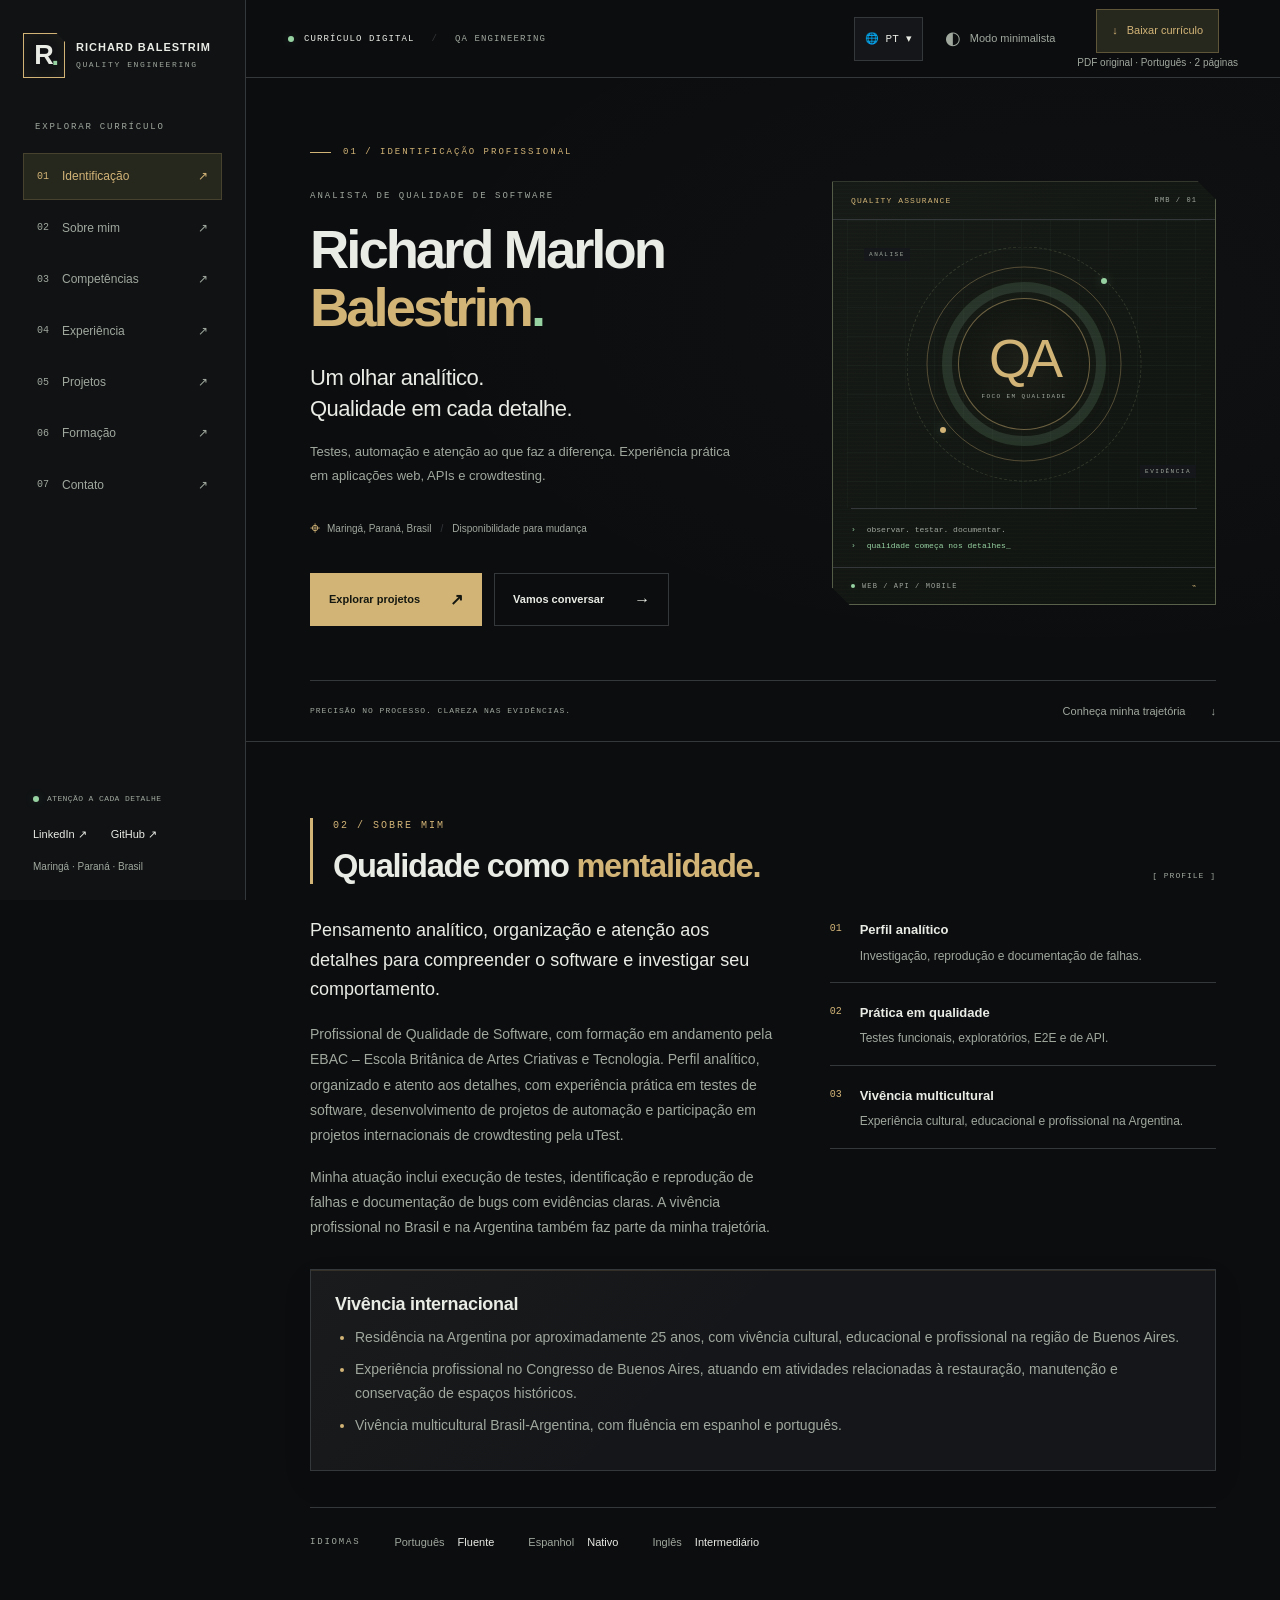
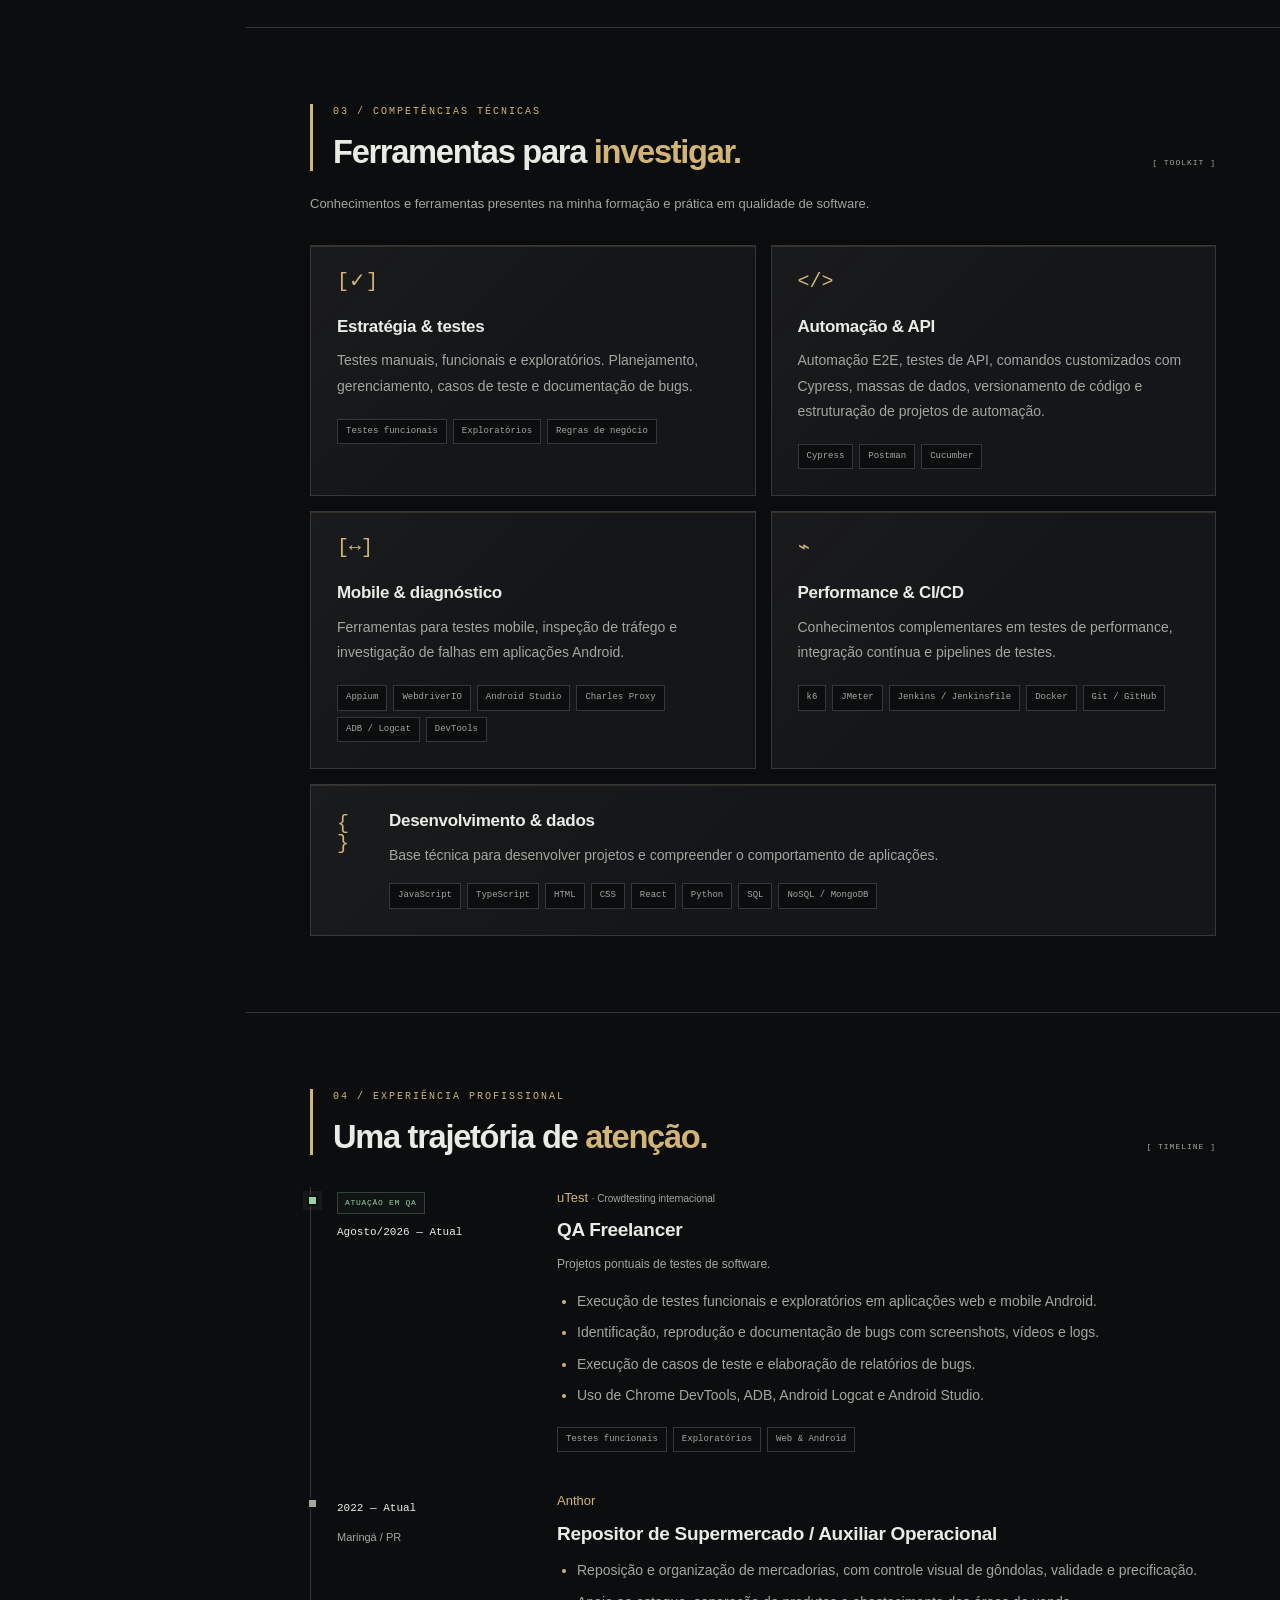
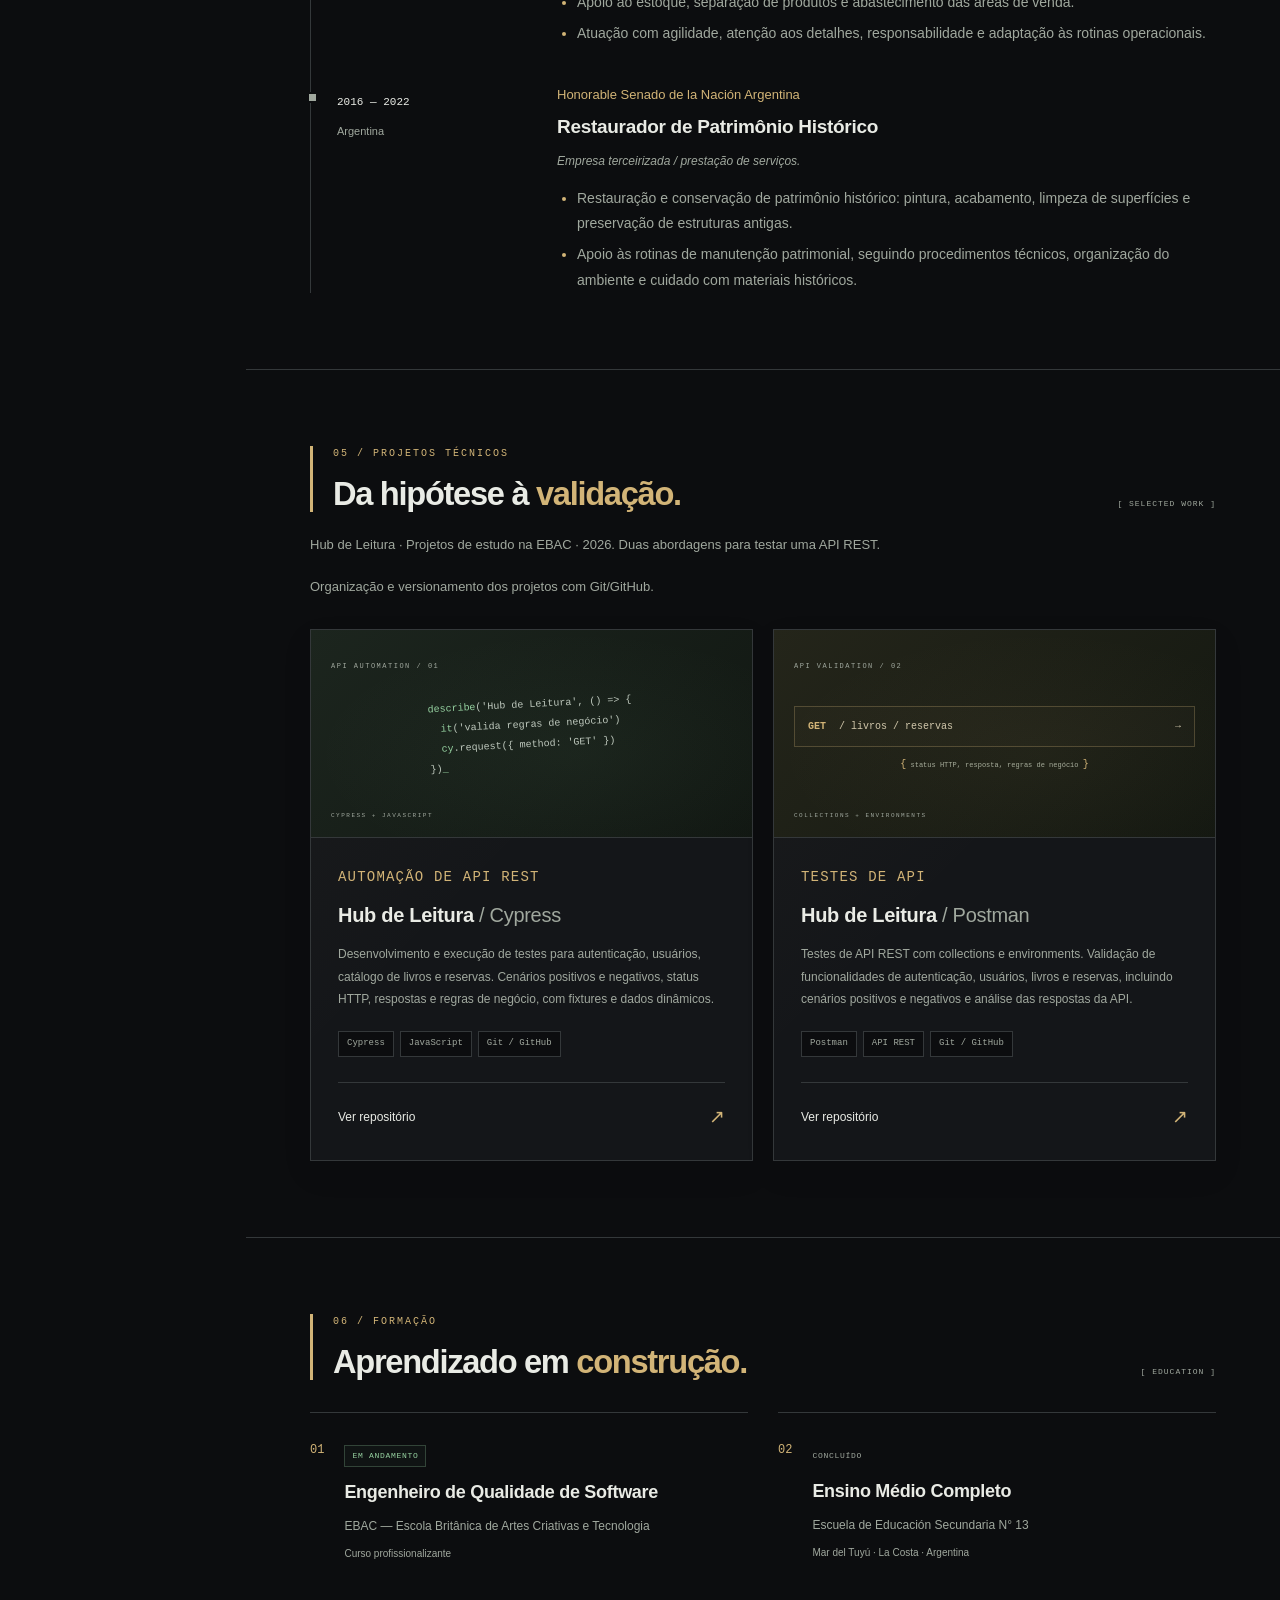
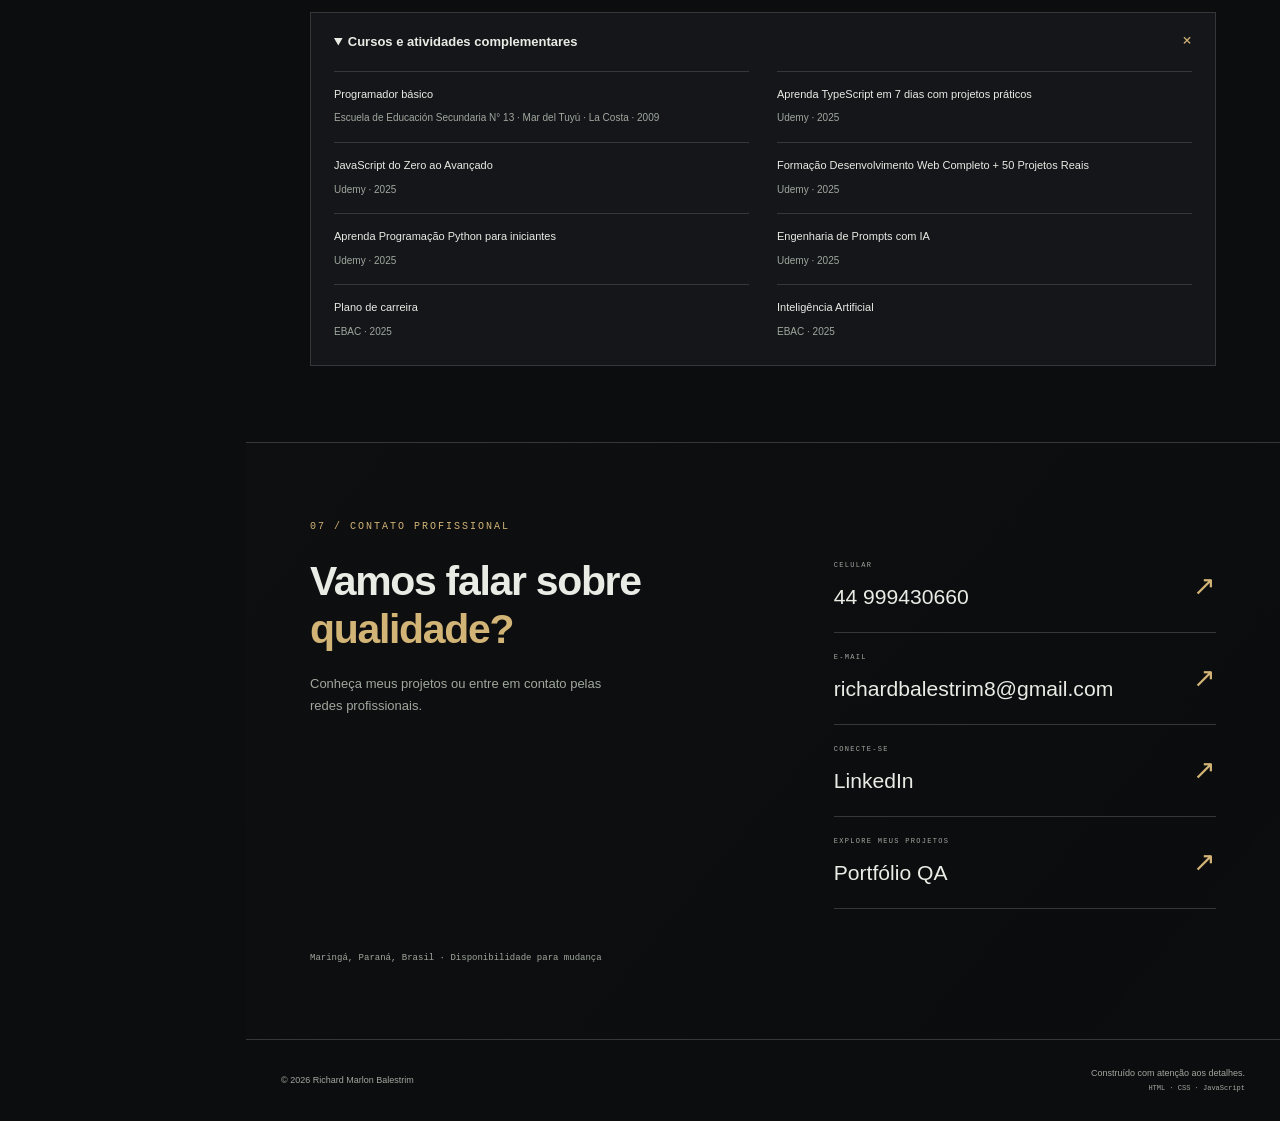
==== commit 6d0d19d7: "feat: atualizar curriculo digital com design futurista e PDF oficial" ====
--- a/index.html
+++ b/index.html
@@ -35,7 +35,7 @@
       </nav>
       <div class="sidebar-bottom">
         <p data-i18n="t011"><span class="status-dot" aria-hidden="true"></span> ATENÇÃO A CADA DETALHE</p>
-        <div class="sidebar-social"><a href="https://www.linkedin.com/in/richard-marlon-balestrim" target="_blank" rel="noopener noreferrer" aria-label="LinkedIn (abre em nova aba)" data-i18n-aria-label="t135">LinkedIn ↗</a><a href="https://github.com/richielmartillo" target="_blank" rel="noopener noreferrer" aria-label="GitHub (abre em nova aba)" data-i18n-aria-label="t136">GitHub ↗</a></div>
+        <div class="sidebar-social"><a href="https://www.linkedin.com/in/richard-marlon-balestrim" target="_blank" rel="noopener noreferrer" aria-label="LinkedIn (abre em nova aba)" data-i18n-aria-label="t135">LinkedIn ↗</a><a href="https://github.com/richielmartillo/qa-portfolio" target="_blank" rel="noopener noreferrer" aria-label="GitHub (abre em nova aba)" data-i18n-aria-label="t136">GitHub ↗</a></div>
         <span class="sidebar-location" data-i18n="t012">Maringá · Paraná · Brasil</span>
       </div>
     </div>
@@ -54,7 +54,7 @@
           </ul>
         </div>
         <button class="theme-toggle js-control" type="button" aria-pressed="false" aria-label="Modo minimalista" data-i18n-aria-label="t014"><span aria-hidden="true">◐</span> <span class="theme-label" data-i18n="t014">Modo minimalista</span></button>
-        <button class="print-button js-control" type="button" data-i18n="printLabel"><span aria-hidden="true">↓</span> Imprimir / Salvar PDF</button>
+        <div class="download-control"><a class="download-button" href="assets/cv/Richard_Marlon_Balestrim_CV.pdf" download="Richard_Marlon_Balestrim_CV.pdf" aria-describedby="download-note" data-i18n="t016"><span aria-hidden="true">↓</span> Baixar currículo</a><small id="download-note" data-i18n="downloadNote">PDF original · Português · 2 páginas</small></div>
       </div>
     </header>
 
@@ -81,7 +81,8 @@
 
       <section class="section" id="resumo" aria-labelledby="resumo-title">
         <div class="section-heading"><div><p class="eyebrow" data-i18n="t033">02 / SOBRE MIM</p><h2 id="resumo-title" data-i18n="t034">Qualidade como <em data-i18n="t035">mentalidade.</em></h2></div><span class="section-code" aria-hidden="true">[ PROFILE ]</span></div>
-        <div class="about-grid"><div class="about-copy"><p class="lead" data-i18n="t036">Pensamento analítico, organização e atenção aos detalhes para compreender o software e investigar seu comportamento.</p><p data-i18n="t037">Sou profissional de Qualidade de Software, com formação em andamento pela EBAC. Desenvolvo projetos de automação e tenho experiência prática em testes de software e participação em projetos internacionais de crowdtesting pela uTest.</p><p data-i18n="t038">Minha atuação inclui execução de testes, identificação e reprodução de falhas e documentação de bugs com evidências claras. A vivência profissional no Brasil e na Argentina também faz parte da minha trajetória.</p></div><div class="profile-notes"><div><span class="note-index">01</span><p><strong data-i18n="t039">Perfil analítico</strong><span data-i18n="t040">Investigação, reprodução e documentação de falhas.</span></p></div><div><span class="note-index">02</span><p><strong data-i18n="t041">Prática em qualidade</strong><span data-i18n="t042">Testes funcionais, exploratórios, E2E e de API.</span></p></div><div><span class="note-index">03</span><p><strong data-i18n="t043">Vivência multicultural</strong><span data-i18n="t044">Experiência cultural, educacional e profissional na Argentina.</span></p></div></div></div>
+        <div class="about-grid"><div class="about-copy"><p class="lead" data-i18n="t036">Pensamento analítico, organização e atenção aos detalhes para compreender o software e investigar seu comportamento.</p><p data-i18n="t037">Profissional de Qualidade de Software, com formação em andamento pela EBAC – Escola Britânica de Artes Criativas e Tecnologia. Perfil analítico, organizado e atento aos detalhes, com experiência prática em testes de software, desenvolvimento de projetos de automação e participação em projetos internacionais de crowdtesting pela uTest.</p><p data-i18n="t038">Minha atuação inclui execução de testes, identificação e reprodução de falhas e documentação de bugs com evidências claras. A vivência profissional no Brasil e na Argentina também faz parte da minha trajetória.</p></div><div class="profile-notes"><div><span class="note-index">01</span><p><strong data-i18n="t039">Perfil analítico</strong><span data-i18n="t040">Investigação, reprodução e documentação de falhas.</span></p></div><div><span class="note-index">02</span><p><strong data-i18n="t041">Prática em qualidade</strong><span data-i18n="t042">Testes funcionais, exploratórios, E2E e de API.</span></p></div><div><span class="note-index">03</span><p><strong data-i18n="t043">Vivência multicultural</strong><span data-i18n="t044">Experiência cultural, educacional e profissional na Argentina.</span></p></div></div></div>
+        <article class="international-panel"><h3 data-i18n="internationalTitle">Vivência internacional</h3><ul><li data-i18n="internationalOne">Residência na Argentina por aproximadamente 25 anos, com vivência cultural, educacional e profissional na região de Buenos Aires.</li><li data-i18n="internationalTwo">Experiência profissional no Congresso de Buenos Aires, atuando em atividades relacionadas à restauração, manutenção e conservação de espaços históricos.</li><li data-i18n="internationalThree">Vivência multicultural Brasil-Argentina, com fluência em espanhol e português.</li></ul></article>
         <div class="languages"><span class="nav-label" data-i18n="t045">IDIOMAS</span><p data-i18n="t046">Português <strong data-i18n="t047">Fluente</strong></p><p data-i18n="t048">Espanhol <strong data-i18n="t049">Nativo</strong></p><p data-i18n="t050">Inglês <strong data-i18n="t051">Intermediário</strong></p></div>
       </section>
 
@@ -90,7 +91,7 @@
         <p class="section-description" data-i18n="t055">Conhecimentos e ferramentas presentes na minha formação e prática em qualidade de software.</p>
         <div class="skills-grid">
           <article class="skill-card"><span class="card-symbol" aria-hidden="true">[✓]</span><h3 data-i18n="t056">Estratégia & testes</h3><p data-i18n="t057">Testes manuais, funcionais e exploratórios. Planejamento, gerenciamento, casos de teste e documentação de bugs.</p><div class="tags"><span data-i18n="t058">Testes funcionais</span><span data-i18n="t059">Exploratórios</span><span data-i18n="t060">Regras de negócio</span></div></article>
-          <article class="skill-card"><span class="card-symbol" aria-hidden="true">&lt;/&gt;</span><h3 data-i18n="t061">Automação & API</h3><p data-i18n="t062">Automação E2E, testes de API, comandos customizados e massas de dados. BDD com Cucumber.</p><div class="tags"><span>Cypress</span><span>Postman</span><span>Cucumber</span></div></article>
+          <article class="skill-card"><span class="card-symbol" aria-hidden="true">&lt;/&gt;</span><h3 data-i18n="t061">Automação & API</h3><p data-i18n="t062">Automação E2E, testes de API, comandos customizados com Cypress, massas de dados, versionamento de código e estruturação de projetos de automação.</p><div class="tags"><span>Cypress</span><span>Postman</span><span>Cucumber</span></div></article>
           <article class="skill-card"><span class="card-symbol" aria-hidden="true">[↔]</span><h3 data-i18n="t063">Mobile & diagnóstico</h3><p data-i18n="t064">Ferramentas para testes mobile, inspeção de tráfego e investigação de falhas em aplicações Android.</p><div class="tags"><span>Appium</span><span>WebdriverIO</span><span>Android Studio</span><span>Charles Proxy</span><span>ADB / Logcat</span><span>DevTools</span></div></article>
           <article class="skill-card"><span class="card-symbol" aria-hidden="true">⌁</span><h3 data-i18n="t065">Performance & CI/CD</h3><p data-i18n="t066">Conhecimentos complementares em testes de performance, integração contínua e pipelines de testes.</p><div class="tags"><span>k6</span><span>JMeter</span><span>Jenkins / Jenkinsfile</span><span>Docker</span><span>Git / GitHub</span></div></article>
           <article class="skill-card skill-card-wide"><span class="card-symbol" aria-hidden="true">{ }</span><div><h3 data-i18n="t067">Desenvolvimento & dados</h3><p data-i18n="t068">Base técnica para desenvolver projetos e compreender o comportamento de aplicações.</p></div><div class="tags"><span>JavaScript</span><span>TypeScript</span><span>HTML</span><span>CSS</span><span>React</span><span>Python</span><span>SQL</span><span>NoSQL / MongoDB</span></div></article>
@@ -102,13 +103,14 @@
         <div class="timeline">
           <article class="timeline-item featured"><div class="timeline-date"><span class="status-tag" data-i18n="t072">ATUAÇÃO EM QA</span><p data-i18n="t073">Agosto/2026 — Atual</p></div><div class="timeline-content"><p class="company">uTest <span data-i18n="t074">· Crowdtesting internacional</span></p><h3 data-i18n="t075">QA Freelancer</h3><p data-i18n="t076">Projetos pontuais de testes de software.</p><ul><li data-i18n="t077">Execução de testes funcionais e exploratórios em aplicações web e mobile Android.</li><li data-i18n="t078">Identificação, reprodução e documentação de bugs com screenshots, vídeos e logs.</li><li data-i18n="t079">Execução de casos de teste e elaboração de relatórios de bugs.</li><li data-i18n="t080">Uso de Chrome DevTools, ADB, Android Logcat e Android Studio.</li></ul><div class="tags"><span data-i18n="t058">Testes funcionais</span><span data-i18n="t059">Exploratórios</span><span>Web & Android</span></div></div></article>
           <article class="timeline-item"><div class="timeline-date"><p data-i18n="t081">2022 — Atual</p><span>Maringá / PR</span></div><div class="timeline-content"><p class="company">Anthor</p><h3 data-i18n="t082">Repositor de Supermercado / Auxiliar Operacional</h3><ul><li data-i18n="t083">Reposição e organização de mercadorias, com controle visual de gôndolas, validade e precificação.</li><li data-i18n="t084">Apoio ao estoque, separação de produtos e abastecimento das áreas de venda.</li><li data-i18n="t085">Atuação com agilidade, atenção aos detalhes, responsabilidade e adaptação às rotinas operacionais.</li></ul></div></article>
-          <article class="timeline-item"><div class="timeline-date"><p>2016 — 2022</p><span>Argentina</span></div><div class="timeline-content"><p class="company">Honorable Senado de la Nación Argentina</p><h3 data-i18n="t086">Restaurador de Patrimônio Histórico</h3><p class="experience-note" data-i18n="t087">Empresa terceirizada / prestação de serviços.</p><ul><li data-i18n="t088">Restauração e conservação de patrimônio histórico: pintura, acabamento, limpeza de superfícies e preservação de estruturas antigas.</li><li data-i18n="t089">Apoio à manutenção patrimonial, seguindo procedimentos técnicos e cuidados com materiais históricos.</li></ul></div></article>
+          <article class="timeline-item"><div class="timeline-date"><p>2016 — 2022</p><span>Argentina</span></div><div class="timeline-content"><p class="company">Honorable Senado de la Nación Argentina</p><h3 data-i18n="t086">Restaurador de Patrimônio Histórico</h3><p class="experience-note" data-i18n="t087">Empresa terceirizada / prestação de serviços.</p><ul><li data-i18n="t088">Restauração e conservação de patrimônio histórico: pintura, acabamento, limpeza de superfícies e preservação de estruturas antigas.</li><li data-i18n="t089">Apoio às rotinas de manutenção patrimonial, seguindo procedimentos técnicos, organização do ambiente e cuidado com materiais históricos.</li></ul></div></article>
         </div>
       </section>
 
       <section class="section" id="projetos" aria-labelledby="projetos-title">
         <div class="section-heading"><div><p class="eyebrow" data-i18n="t090">05 / PROJETOS TÉCNICOS</p><h2 id="projetos-title" data-i18n="t091">Da hipótese à <em data-i18n="t092">validação.</em></h2></div><span class="section-code" aria-hidden="true">[ SELECTED WORK ]</span></div>
         <p class="section-description" data-i18n="t093">Hub de Leitura · Projetos de estudo na EBAC · 2026. Duas abordagens para testar uma API REST.</p>
+        <p class="section-description" data-i18n="projectVersioning">Organização e versionamento dos projetos com Git/GitHub.</p>
         <div class="projects-grid">
           <article class="project-card"><div class="project-visual cypress-visual" aria-hidden="true"><span class="visual-label">API AUTOMATION / 01</span><div class="code-art"><p><span>describe</span>('Hub de Leitura', () =&gt; {</p><p data-i18n="t094">&nbsp; <span>it</span>('valida regras de negócio')</p><p>&nbsp; <span>cy</span>.request({ method: 'GET' })</p><p>})<span class="code-cursor">_</span></p></div><span class="visual-footer">CYPRESS + JAVASCRIPT</span></div><div class="project-body"><p class="project-category" data-i18n="t095">AUTOMAÇÃO DE API REST</p><h3>Hub de Leitura <span>/ Cypress</span></h3><p data-i18n="t096">Desenvolvimento e execução de testes para autenticação, usuários, catálogo de livros e reservas. Cenários positivos e negativos, status HTTP, respostas e regras de negócio, com fixtures e dados dinâmicos.</p><div class="tags"><span>Cypress</span><span>JavaScript</span><span>Git / GitHub</span></div><a class="project-link" href="https://github.com/richielmartillo/hub-de-leitura-api-cypress" target="_blank" rel="noopener noreferrer" data-i18n="t097">Ver repositório <span class="sr-only" data-i18n="t098">Hub de Leitura com Cypress (abre em nova aba)</span><span aria-hidden="true">↗</span></a></div></article>
           <article class="project-card"><div class="project-visual postman-visual" aria-hidden="true"><span class="visual-label">API VALIDATION / 02</span><div class="request-art"><span class="method">GET</span><span data-i18n="t099">/ livros / reservas</span><span class="request-arrow">→</span></div><div class="response-art" data-i18n="t100"><span>{</span> status HTTP, resposta, regras de negócio <span>}</span></div><span class="visual-footer">COLLECTIONS + ENVIRONMENTS</span></div><div class="project-body"><p class="project-category" data-i18n="t101">TESTES DE API</p><h3>Hub de Leitura <span>/ Postman</span></h3><p data-i18n="t102">Testes de API REST com collections e environments. Validação de funcionalidades de autenticação, usuários, livros e reservas, incluindo cenários positivos e negativos e análise das respostas da API.</p><div class="tags"><span>Postman</span><span>API REST</span><span>Git / GitHub</span></div><a class="project-link" href="https://github.com/richielmartillo/hub-de-leitura-testes-api-postman" target="_blank" rel="noopener noreferrer" data-i18n="t097">Ver repositório <span class="sr-only" data-i18n="t103">Hub de Leitura com Postman (abre em nova aba)</span><span aria-hidden="true">↗</span></a></div></article>
@@ -117,18 +119,18 @@
 
       <section class="section" id="formacao" aria-labelledby="formacao-title">
         <div class="section-heading"><div><p class="eyebrow" data-i18n="t104">06 / FORMAÇÃO</p><h2 id="formacao-title" data-i18n="t105">Aprendizado em <em data-i18n="t106">construção.</em></h2></div><span class="section-code" aria-hidden="true">[ EDUCATION ]</span></div>
-        <div class="education-list"><article><span class="education-icon" aria-hidden="true">01</span><div><span class="status-tag" data-i18n="t107">EM ANDAMENTO</span><h3 data-i18n="t108">Engenharia de Qualidade de Software</h3><p>EBAC — Escola Britânica de Artes Criativas e Tecnologia</p><small data-i18n="t109">Curso profissionalizante</small></div></article><article><span class="education-icon" aria-hidden="true">02</span><div><span class="education-status" data-i18n="t110">CONCLUÍDO</span><h3 data-i18n="t111">Ensino Médio Completo</h3><p>Escuela de Educación Secundaria N° 13</p><small>Mar del Tuyú · La Costa · Argentina</small></div></article></div>
-        <details class="courses" open><summary data-i18n="t112">Cursos e atividades complementares <span aria-hidden="true">+</span></summary><ul><li><strong data-i18n="t113">Programador básico</strong><span>Escuela de Educación Secundaria N° 13 · 2009</span></li><li><strong data-i18n="t114">Aprenda TypeScript em 7 dias com projetos práticos</strong><span>Udemy · 2025</span></li><li><strong data-i18n="t115">JavaScript do Zero ao Avançado</strong><span>Udemy · 2025</span></li><li><strong data-i18n="t116">Formação Desenvolvimento Web Completo + 50 Projetos Reais</strong><span>Udemy · 2025</span></li><li><strong data-i18n="t117">Aprenda Programação Python para iniciantes</strong><span>Udemy · 2025</span></li><li><strong data-i18n="t118">Engenharia de Prompts com IA</strong><span>Udemy · 2025</span></li><li><strong data-i18n="t119">Plano de carreira</strong><span>EBAC · 2025</span></li><li><strong data-i18n="t120">Inteligência Artificial</strong><span>EBAC · 2025</span></li></ul></details>
+        <div class="education-list"><article><span class="education-icon" aria-hidden="true">01</span><div><span class="status-tag" data-i18n="t107">EM ANDAMENTO</span><h3 data-i18n="t108">Engenheiro de Qualidade de Software</h3><p>EBAC — Escola Britânica de Artes Criativas e Tecnologia</p><small data-i18n="t109">Curso profissionalizante</small></div></article><article><span class="education-icon" aria-hidden="true">02</span><div><span class="education-status" data-i18n="t110">CONCLUÍDO</span><h3 data-i18n="t111">Ensino Médio Completo</h3><p>Escuela de Educación Secundaria N° 13</p><small>Mar del Tuyú · La Costa · Argentina</small></div></article></div>
+        <details class="courses" open><summary data-i18n="t112">Cursos e atividades complementares <span aria-hidden="true">+</span></summary><ul><li><strong data-i18n="t113">Programador básico</strong><span>Escuela de Educación Secundaria N° 13 · Mar del Tuyú · La Costa · 2009</span></li><li><strong data-i18n="t114">Aprenda TypeScript em 7 dias com projetos práticos</strong><span>Udemy · 2025</span></li><li><strong data-i18n="t115">JavaScript do Zero ao Avançado</strong><span>Udemy · 2025</span></li><li><strong data-i18n="t116">Formação Desenvolvimento Web Completo + 50 Projetos Reais</strong><span>Udemy · 2025</span></li><li><strong data-i18n="t117">Aprenda Programação Python para iniciantes</strong><span>Udemy · 2025</span></li><li><strong data-i18n="t118">Engenharia de Prompts com IA</strong><span>Udemy · 2025</span></li><li><strong data-i18n="t119">Plano de carreira</strong><span>EBAC · 2025</span></li><li><strong data-i18n="t120">Inteligência Artificial</strong><span>EBAC · 2025</span></li></ul></details>
       </section>
 
       <section class="section contact-section" id="contato" aria-labelledby="contato-title">
-        <p class="eyebrow" data-i18n="t121">07 / CONTATO PROFISSIONAL</p><div class="contact-grid"><div><h2 id="contato-title" data-i18n="t122">Vamos falar sobre<br><em data-i18n="t123">qualidade?</em></h2><p data-i18n="t124">Conheça meus projetos ou entre em contato pelas redes profissionais.</p></div><div class="contact-links"><a href="https://www.linkedin.com/in/richard-marlon-balestrim" target="_blank" rel="noopener noreferrer"><span><small data-i18n="t125">CONECTE-SE</small>LinkedIn</span><span aria-hidden="true">↗</span></a><a href="https://richielmartillo.github.io/qa-portfolio/" target="_blank" rel="noopener noreferrer"><span data-i18n="t127"><small data-i18n="t126">EXPLORE MEUS PROJETOS</small>Portfólio QA</span><span aria-hidden="true">↗</span></a></div></div>
+        <p class="eyebrow" data-i18n="t121">07 / CONTATO PROFISSIONAL</p><div class="contact-grid"><div><h2 id="contato-title" data-i18n="t122">Vamos falar sobre<br><em data-i18n="t123">qualidade?</em></h2><p data-i18n="t124">Conheça meus projetos ou entre em contato pelas redes profissionais.</p></div><div class="contact-links"><a href="tel:+5544999430660"><span><small data-i18n="phoneLabel">CELULAR</small>44 999430660</span><span aria-hidden="true">↗</span></a><a href="mailto:richardbalestrim8@gmail.com"><span><small data-i18n="emailLabel">E-MAIL</small>richardbalestrim8@gmail.com</span><span aria-hidden="true">↗</span></a><a href="https://www.linkedin.com/in/richard-marlon-balestrim" target="_blank" rel="noopener noreferrer"><span><small data-i18n="t125">CONECTE-SE</small>LinkedIn</span><span aria-hidden="true">↗</span></a><a href="https://richielmartillo.github.io/qa-portfolio/" target="_blank" rel="noopener noreferrer"><span data-i18n="t127"><small data-i18n="t126">EXPLORE MEUS PROJETOS</small>Portfólio QA</span><span aria-hidden="true">↗</span></a></div></div>
         <p class="contact-location" data-i18n="t128">Maringá, Paraná, Brasil · Disponibilidade para mudança</p>
       </section>
     </main>
     <footer class="footer"><p>© <span>2026</span> Richard Marlon Balestrim</p><p data-i18n="t129">Construído com atenção aos detalhes.<span class="footer-tech"> HTML · CSS · JavaScript</span></p><a href="#identificacao" aria-label="Voltar ao topo" data-i18n-aria-label="t131" data-i18n="t130">Voltar ao topo ↑</a></footer>
   </div>
   <a class="back-to-top" href="#identificacao" aria-label="Voltar ao topo" hidden data-i18n-aria-label="t131">↑</a>
-  <noscript><p class="noscript-note">Os links e o conteúdo funcionam sem JavaScript. Para salvar em PDF, utilize a opção Imprimir do navegador.</p></noscript>
+  <noscript><p class="noscript-note">Os links e o conteúdo funcionam sem JavaScript. O botão Baixar currículo disponibiliza o PDF oficial em português.</p></noscript>
 </body>
 </html>
--- a/css/style.css
+++ b/css/style.css
@@ -365,7 +365,7 @@
   color:var(--gold); background:var(--soft-gold); border-color:var(--gold);
 }
 
-.theme-toggle,.print-button {
+.theme-toggle,.download-button {
   align-items:center;
   justify-content:center;
   gap:9px;
@@ -388,14 +388,14 @@
   font-size:18px;
 }
 
-.print-button {
+.download-button {
   background:var(--soft-gold);
   border:1px solid #d2b47755;
   color:var(--gold);
   padding:8px 15px;
 }
 
-.print-button:hover {
+.download-button:hover {
   background:var(--gold);
   color:#101310;
 }
@@ -1399,7 +1399,7 @@
   animation:none;
 }
 
-html[data-theme="minimalista"] .print-button {
+html[data-theme="minimalista"] .download-button {
   border-color:var(--border);
 }
 
@@ -1442,6 +1442,38 @@
   }
 }
 
-html[data-theme="minimalista"] .print-button:hover,html[data-theme="minimalista"] .skip-link {
+html[data-theme="minimalista"] .download-button:hover,html[data-theme="minimalista"] .skip-link {
   color:#fff;
 }
+/* Command-panel treatment: original geometry, no external imagery. */
+html[data-theme="futurista"] {
+  --bg:#0c0d0f;
+  --surface:#141619;
+  --surface-raised:#1c1f22;
+  --sidebar:#101214;
+  --border:#34383a;
+}
+html[data-theme="futurista"] .workspace {
+  background-image:linear-gradient(90deg,transparent 99.8%,#d2b47706 99.8%);
+  background-size:80px 100%;
+}
+html[data-theme="futurista"] .section-heading { border-left:3px solid var(--gold); padding-left:20px; }
+html[data-theme="futurista"] .skill-card,
+html[data-theme="futurista"] .project-card,
+html[data-theme="futurista"] .international-panel {
+  background:linear-gradient(135deg,#d2b47708,transparent 45%),var(--surface);
+  box-shadow:inset 0 1px #d2b47725,0 12px 28px #00000016;
+}
+html[data-theme="futurista"] .brand-mark { border:1px solid var(--gold); box-shadow:inset 0 0 18px #d2b47712; }
+html[data-theme="futurista"] h1>span { color:var(--gold); }
+.download-control { display:grid; justify-items:center; gap:3px; }
+.download-button { display:inline-flex; align-items:center; justify-content:center; min-height:44px; }
+.download-control small { color:var(--muted); font-size:10px; line-height:1.3; }
+.international-panel { margin-top:28px; padding:24px; border:1px solid var(--border); }
+.international-panel h3 { margin:0 0 12px; font-size:18px; }
+.international-panel ul { padding-left:20px; margin:0; }
+.international-panel li { color:var(--muted); font-size:14px; margin:8px 0; }
+.about-copy p,.skill-card p,.timeline-content li,.project-body>p { font-size:14px; line-height:1.8; }
+.contact-links>a { font-size:clamp(15px,1.65vw,24px); gap:12px; min-width:0; }
+.contact-links>a>span:first-child { min-width:0; overflow-wrap:anywhere; }
+html[data-theme="minimalista"] .reveal-ready { animation:none; }
--- a/css/responsive.css
+++ b/css/responsive.css
@@ -468,7 +468,7 @@
   .topbar-actions {
     gap:10px;
   }
-  .theme-toggle,.print-button {
+  .theme-toggle,.download-button {
     min-height:38px;
     font-size:10px;
   }
@@ -485,7 +485,7 @@
   html[data-theme="minimalista"] .theme-toggle .theme-label::after {
     content:none;
   }
-  .print-button {
+  .download-button {
     padding:7px 9px;
     gap:6px;
   }
@@ -720,9 +720,9 @@
 @media(max-width:700px) {
   .topbar { padding-inline:12px; }
   .topbar-actions { width:100%; justify-content:space-between; gap:6px; }
-  .theme-toggle,.print-button { min-height:44px; }
+  .theme-toggle,.download-button { min-height:44px; }
   .theme-toggle { min-width:44px; }
-  .print-button { font-size:9px; padding-inline:6px; }
+  .download-button { font-size:9px; padding-inline:6px; }
   .language-picker button { padding-inline:7px; }
   #language-options { left:0; right:auto; max-width:calc(100vw - 24px); }
 }
@@ -748,3 +748,16 @@
     position:static;
   }
 }
+@media(max-width:700px) {
+  .download-control small { font-size:8px; }
+  .download-button { font-size:10px; }
+  .topbar-actions { align-items:center; }
+  .contact-links { grid-template-columns:1fr; gap:10px; }
+  .contact-links>a { font-size:19px; }
+  .international-panel { padding:20px; }
+  .about-copy p,.skill-card p,.timeline-content li,.project-body>p { font-size:14px; }
+}
+@media(max-width:360px) {
+  .theme-toggle .theme-label { max-width:65px; text-align:left; line-height:1.3; }
+  .download-control small { max-width:110px; text-align:center; }
+}
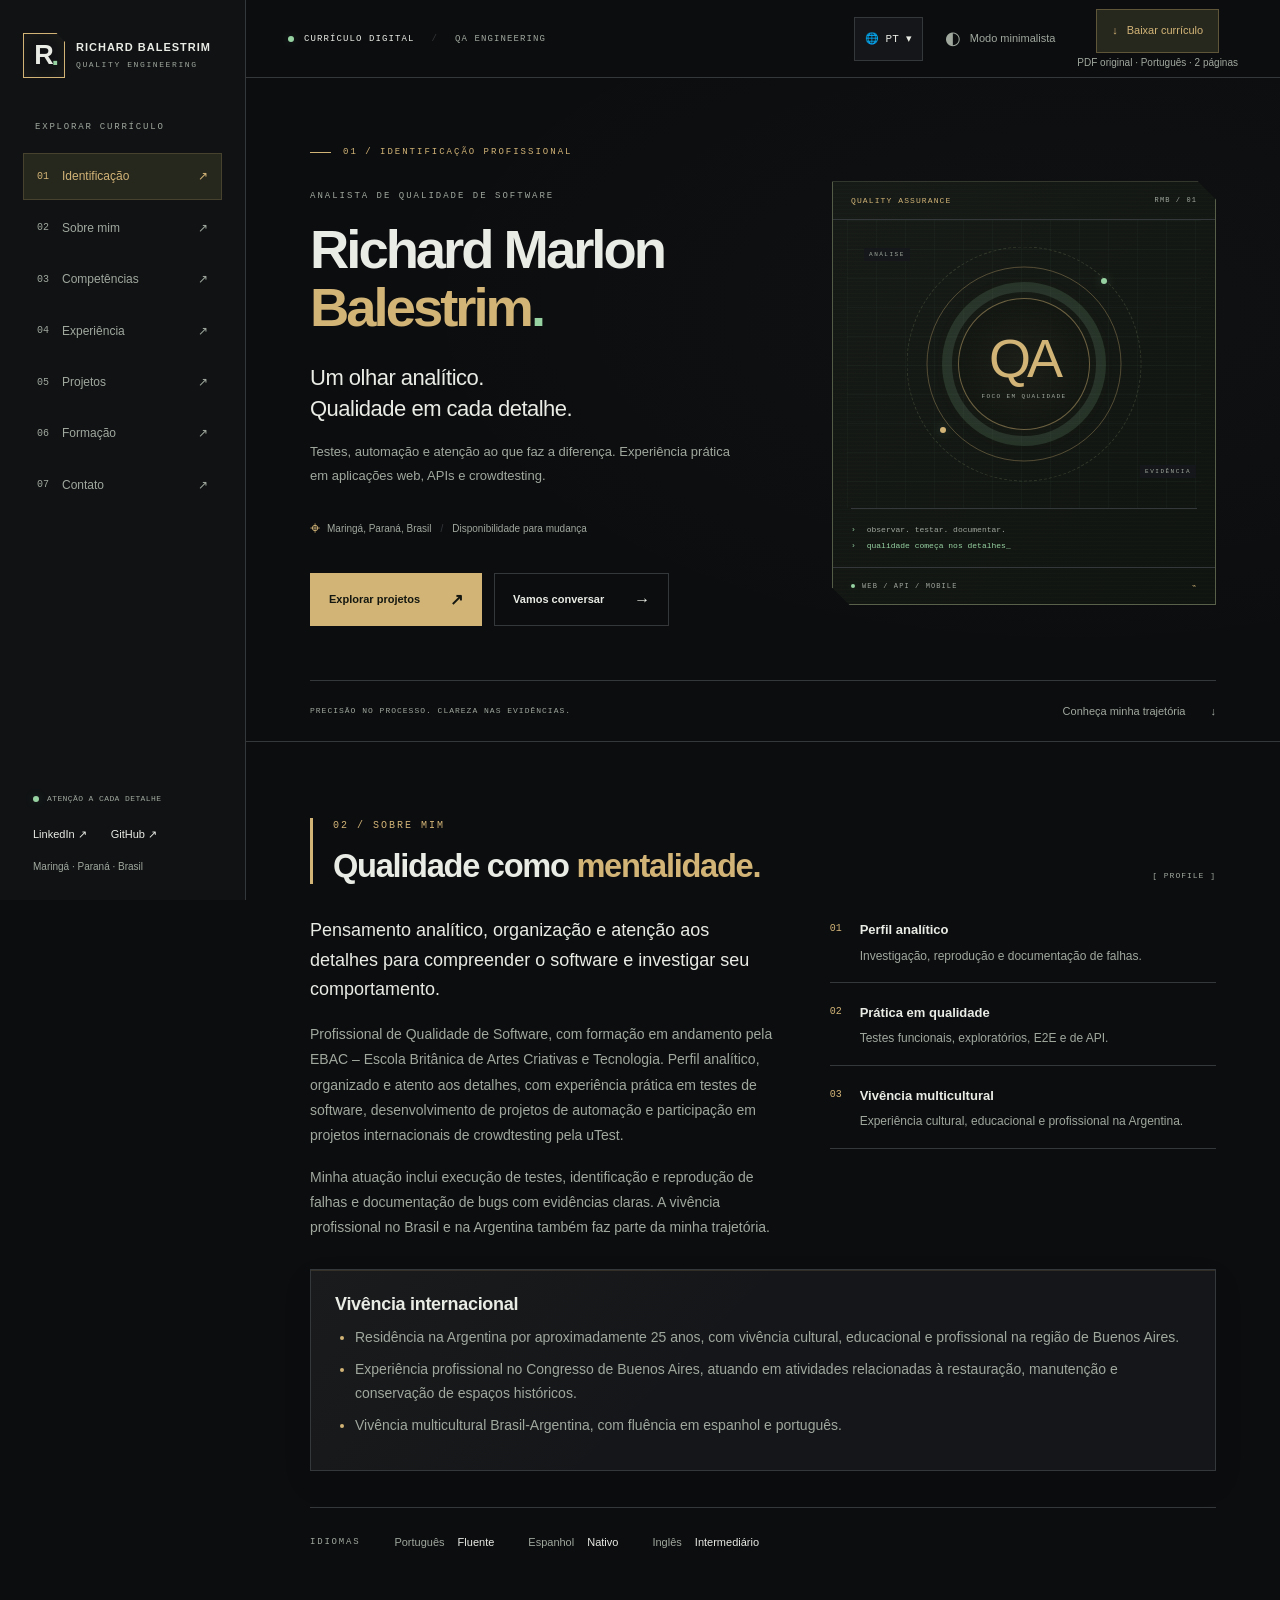
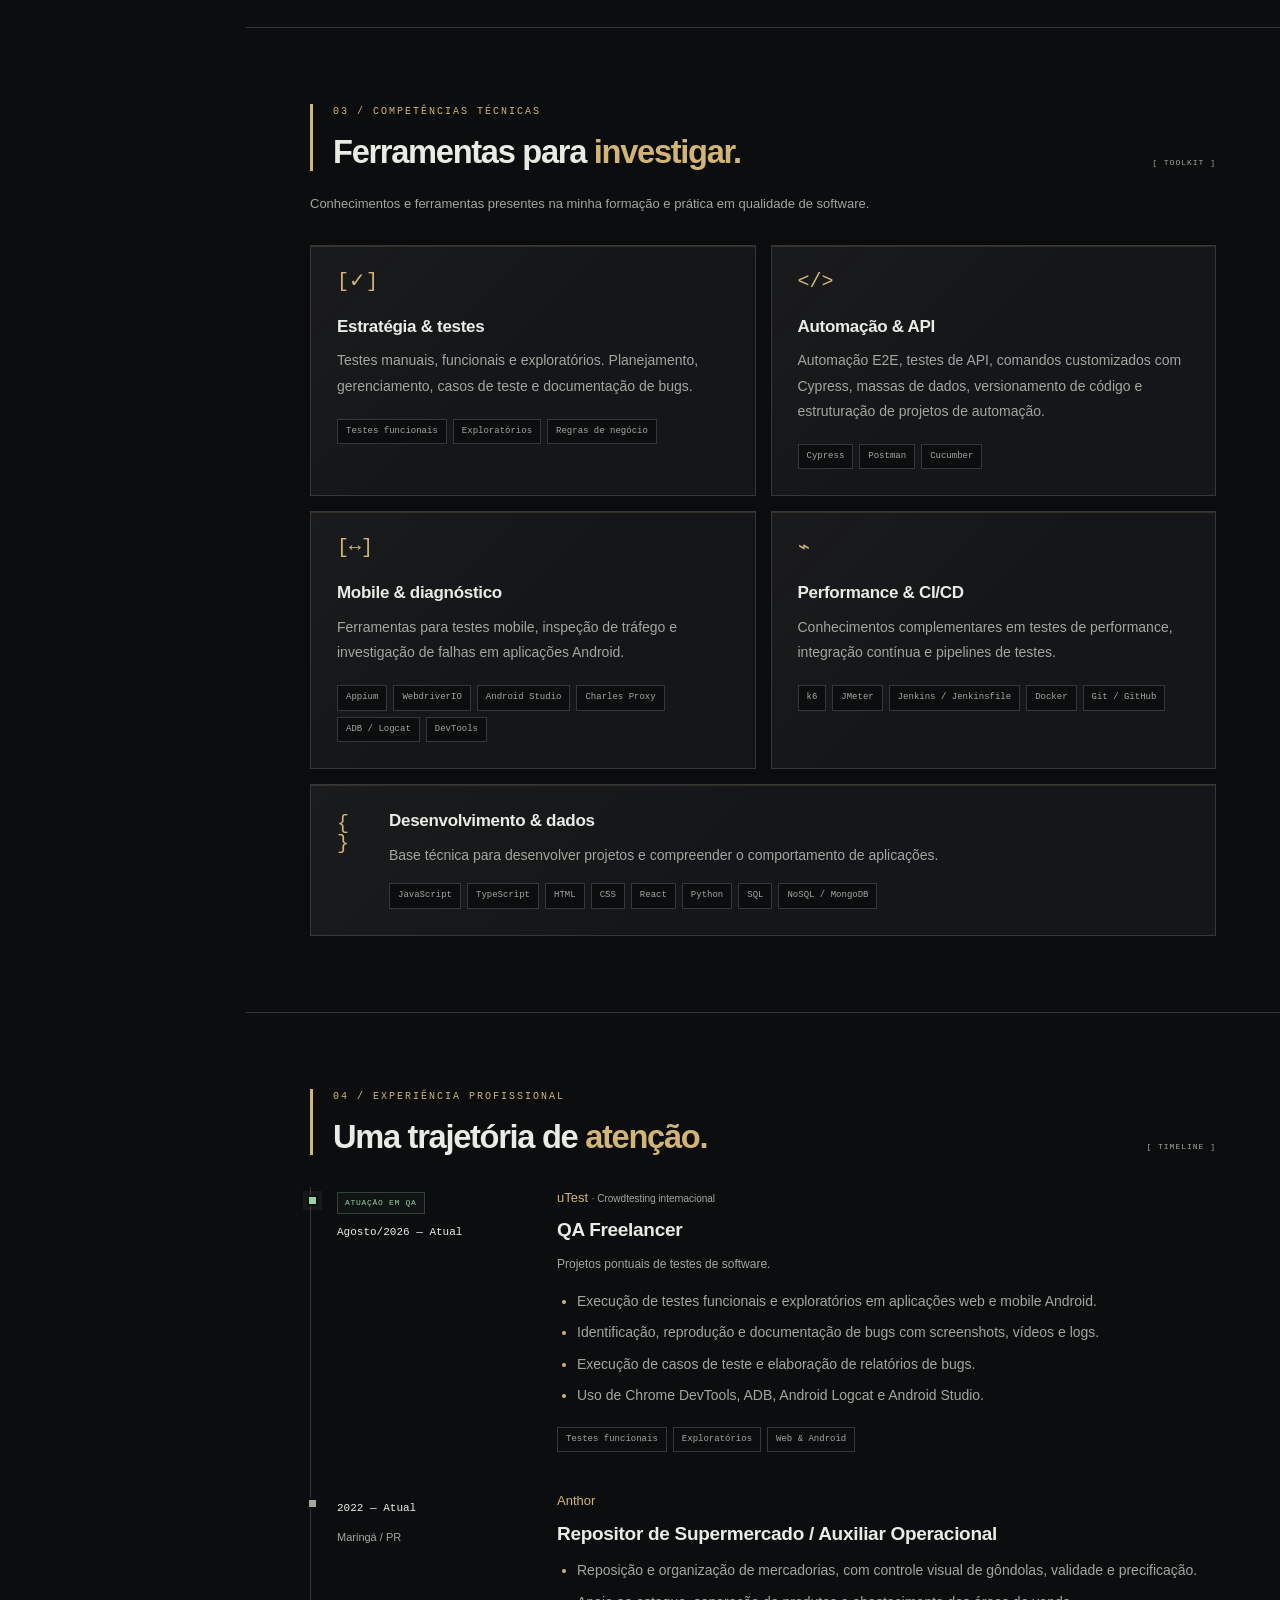
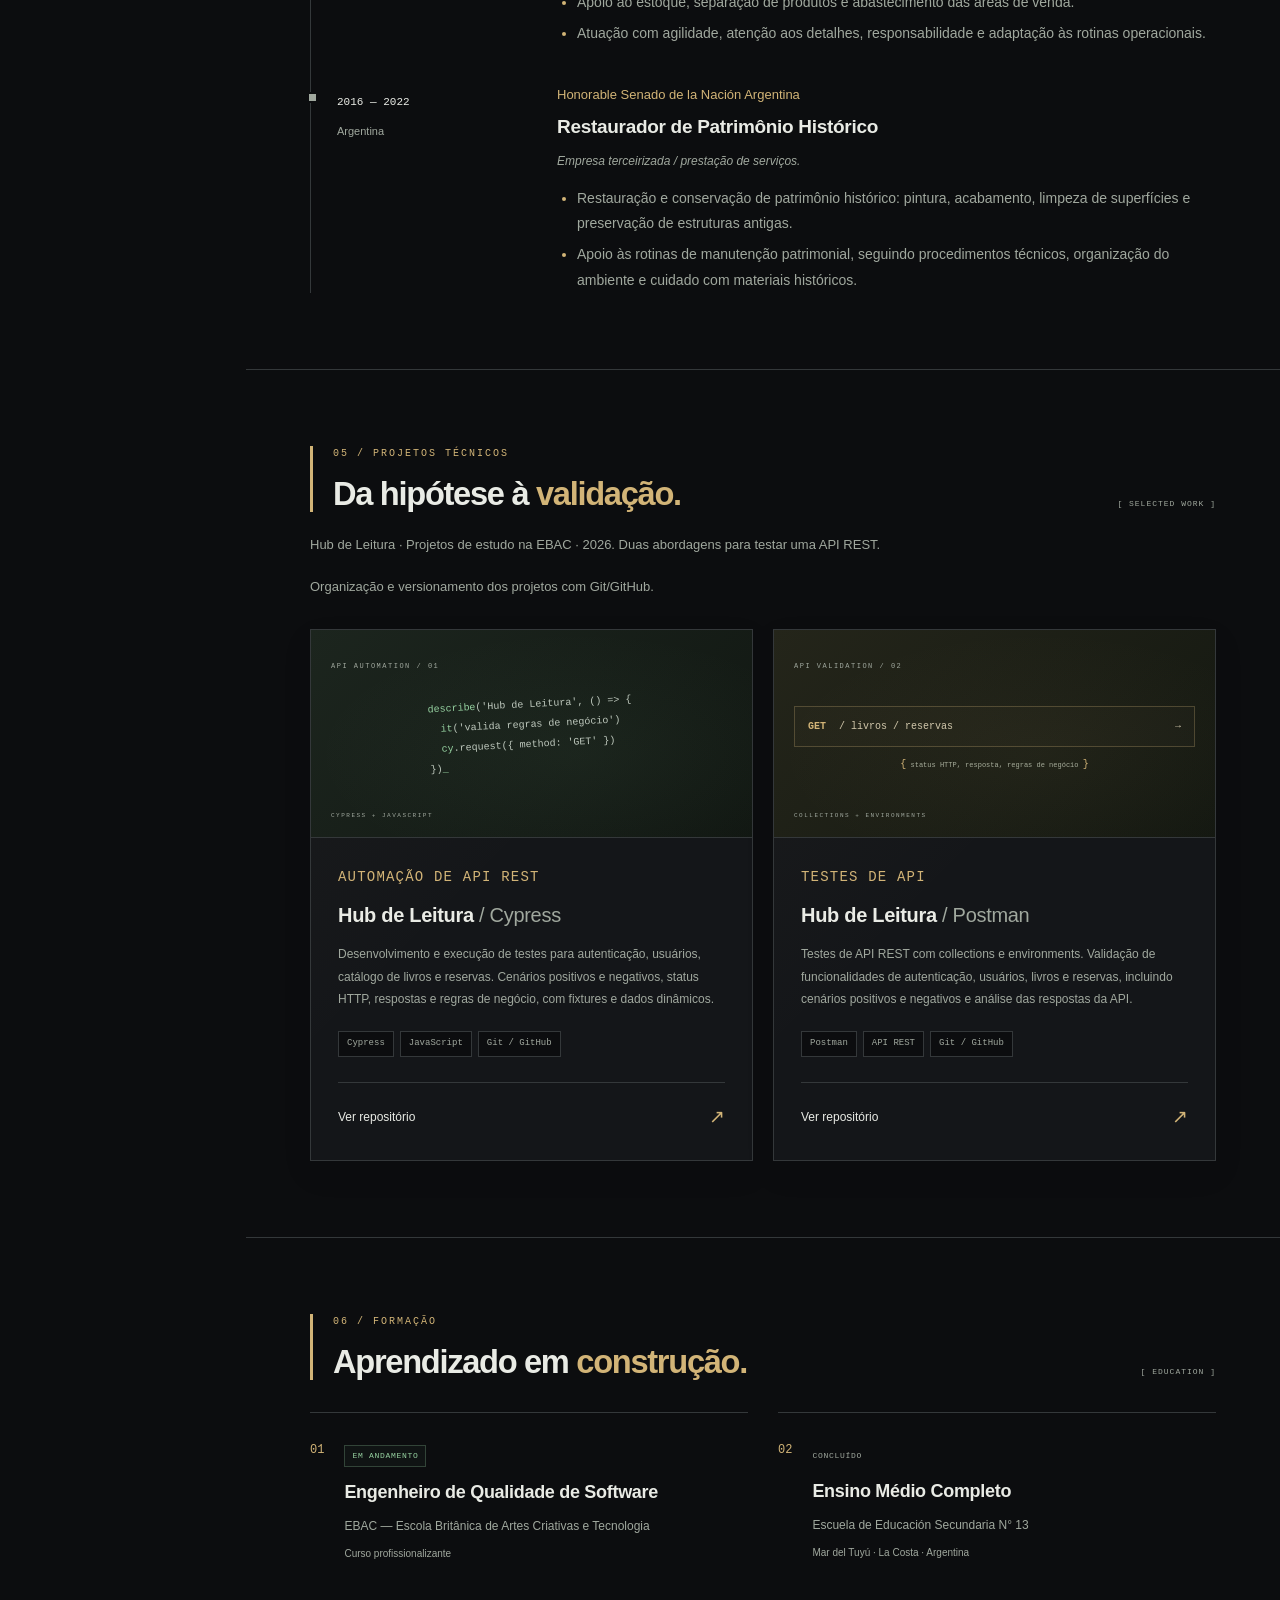
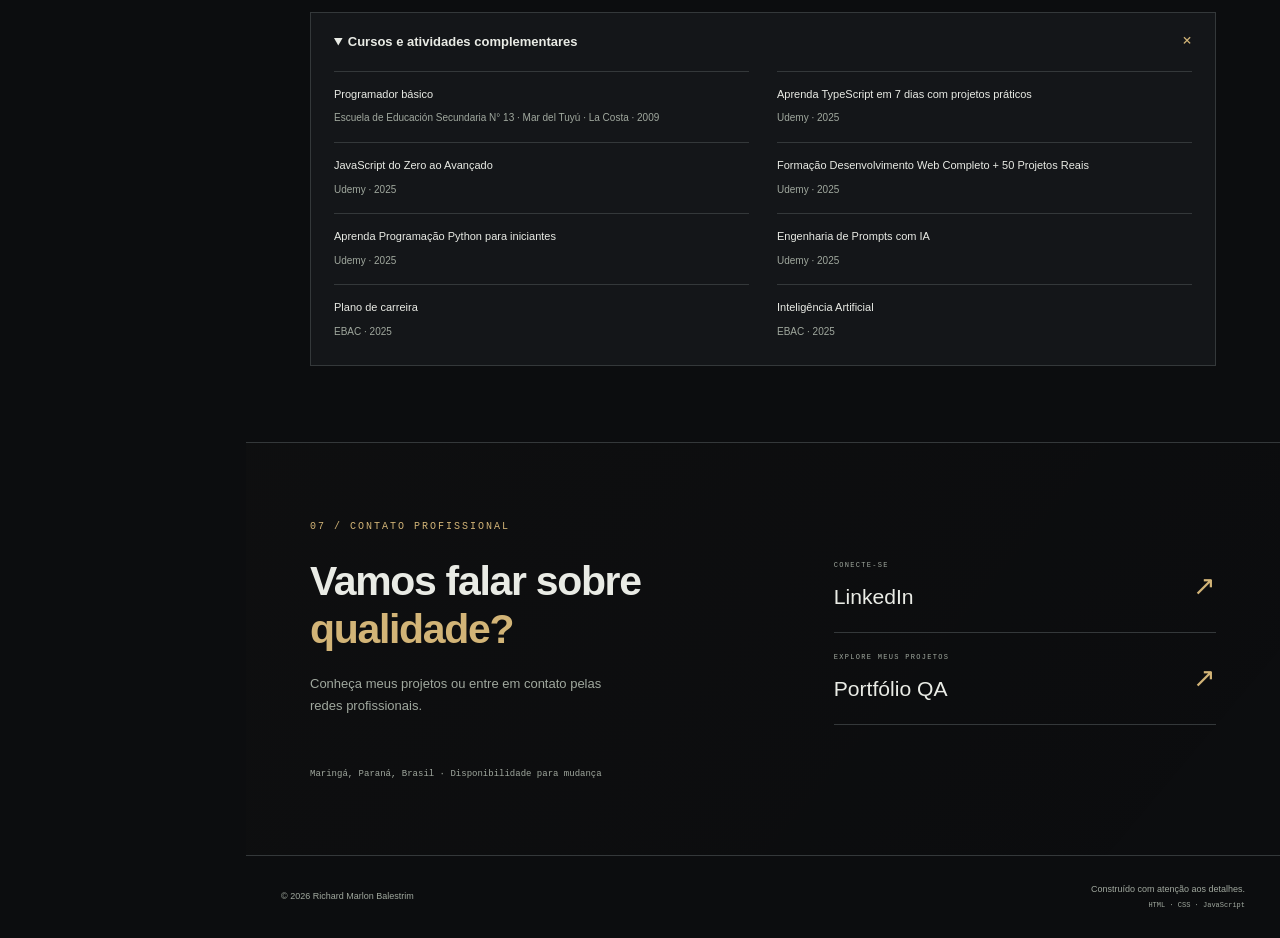
==== commit 1d2a6f90: "fix: atualizar privacidade do curriculo digital" ====
--- a/index.html
+++ b/index.html
@@ -11,6 +11,7 @@
   <link rel="stylesheet" href="css/responsive.css">
   <link rel="stylesheet" href="css/print.css" media="print">
   <script src="js/locales.js" defer></script>
+  <script src="js/download.js" defer></script>
   <script src="js/i18n.js" defer></script>
   <script src="js/main.js" defer></script>
 </head>
@@ -54,10 +55,11 @@
           </ul>
         </div>
         <button class="theme-toggle js-control" type="button" aria-pressed="false" aria-label="Modo minimalista" data-i18n-aria-label="t014"><span aria-hidden="true">◐</span> <span class="theme-label" data-i18n="t014">Modo minimalista</span></button>
-        <div class="download-control"><a class="download-button" href="assets/cv/Richard_Marlon_Balestrim_CV.pdf" download="Richard_Marlon_Balestrim_CV.pdf" aria-describedby="download-note" data-i18n="t016"><span aria-hidden="true">↓</span> Baixar currículo</a><small id="download-note" data-i18n="downloadNote">PDF original · Português · 2 páginas</small></div>
+        <div class="download-control"><a class="download-button" href="assets/cv/Richard_Marlon_Balestrim_CV_PT.pdf" download="Richard_Marlon_Balestrim_CV_PT.pdf" hreflang="pt-BR" aria-describedby="download-note" data-i18n="t016"><span aria-hidden="true">↓</span> Baixar currículo</a><small id="download-note" data-i18n="downloadNote">PDF original · Português · 2 páginas</small></div>
       </div>
     </header>
 
+    <p id="download-status" class="section-description" role="alert" hidden></p>
     <p id="language-status" class="sr-only" role="status" aria-live="polite"></p>
     <main id="conteudo" tabindex="-1">
       <section class="hero section" id="identificacao" aria-labelledby="hero-title">
@@ -124,7 +126,7 @@
       </section>
 
       <section class="section contact-section" id="contato" aria-labelledby="contato-title">
-        <p class="eyebrow" data-i18n="t121">07 / CONTATO PROFISSIONAL</p><div class="contact-grid"><div><h2 id="contato-title" data-i18n="t122">Vamos falar sobre<br><em data-i18n="t123">qualidade?</em></h2><p data-i18n="t124">Conheça meus projetos ou entre em contato pelas redes profissionais.</p></div><div class="contact-links"><a href="tel:+5544999430660"><span><small data-i18n="phoneLabel">CELULAR</small>44 999430660</span><span aria-hidden="true">↗</span></a><a href="mailto:richardbalestrim8@gmail.com"><span><small data-i18n="emailLabel">E-MAIL</small>richardbalestrim8@gmail.com</span><span aria-hidden="true">↗</span></a><a href="https://www.linkedin.com/in/richard-marlon-balestrim" target="_blank" rel="noopener noreferrer"><span><small data-i18n="t125">CONECTE-SE</small>LinkedIn</span><span aria-hidden="true">↗</span></a><a href="https://richielmartillo.github.io/qa-portfolio/" target="_blank" rel="noopener noreferrer"><span data-i18n="t127"><small data-i18n="t126">EXPLORE MEUS PROJETOS</small>Portfólio QA</span><span aria-hidden="true">↗</span></a></div></div>
+        <p class="eyebrow" data-i18n="t121">07 / CONTATO PROFISSIONAL</p><div class="contact-grid"><div><h2 id="contato-title" data-i18n="t122">Vamos falar sobre<br><em data-i18n="t123">qualidade?</em></h2><p data-i18n="t124">Conheça meus projetos ou entre em contato pelas redes profissionais.</p></div><div class="contact-links"><a href="https://www.linkedin.com/in/richard-marlon-balestrim" target="_blank" rel="noopener noreferrer"><span><small data-i18n="t125">CONECTE-SE</small>LinkedIn</span><span aria-hidden="true">↗</span></a><a href="https://richielmartillo.github.io/qa-portfolio/" target="_blank" rel="noopener noreferrer"><span data-i18n="t127"><small data-i18n="t126">EXPLORE MEUS PROJETOS</small>Portfólio QA</span><span aria-hidden="true">↗</span></a></div></div>
         <p class="contact-location" data-i18n="t128">Maringá, Paraná, Brasil · Disponibilidade para mudança</p>
       </section>
     </main>
